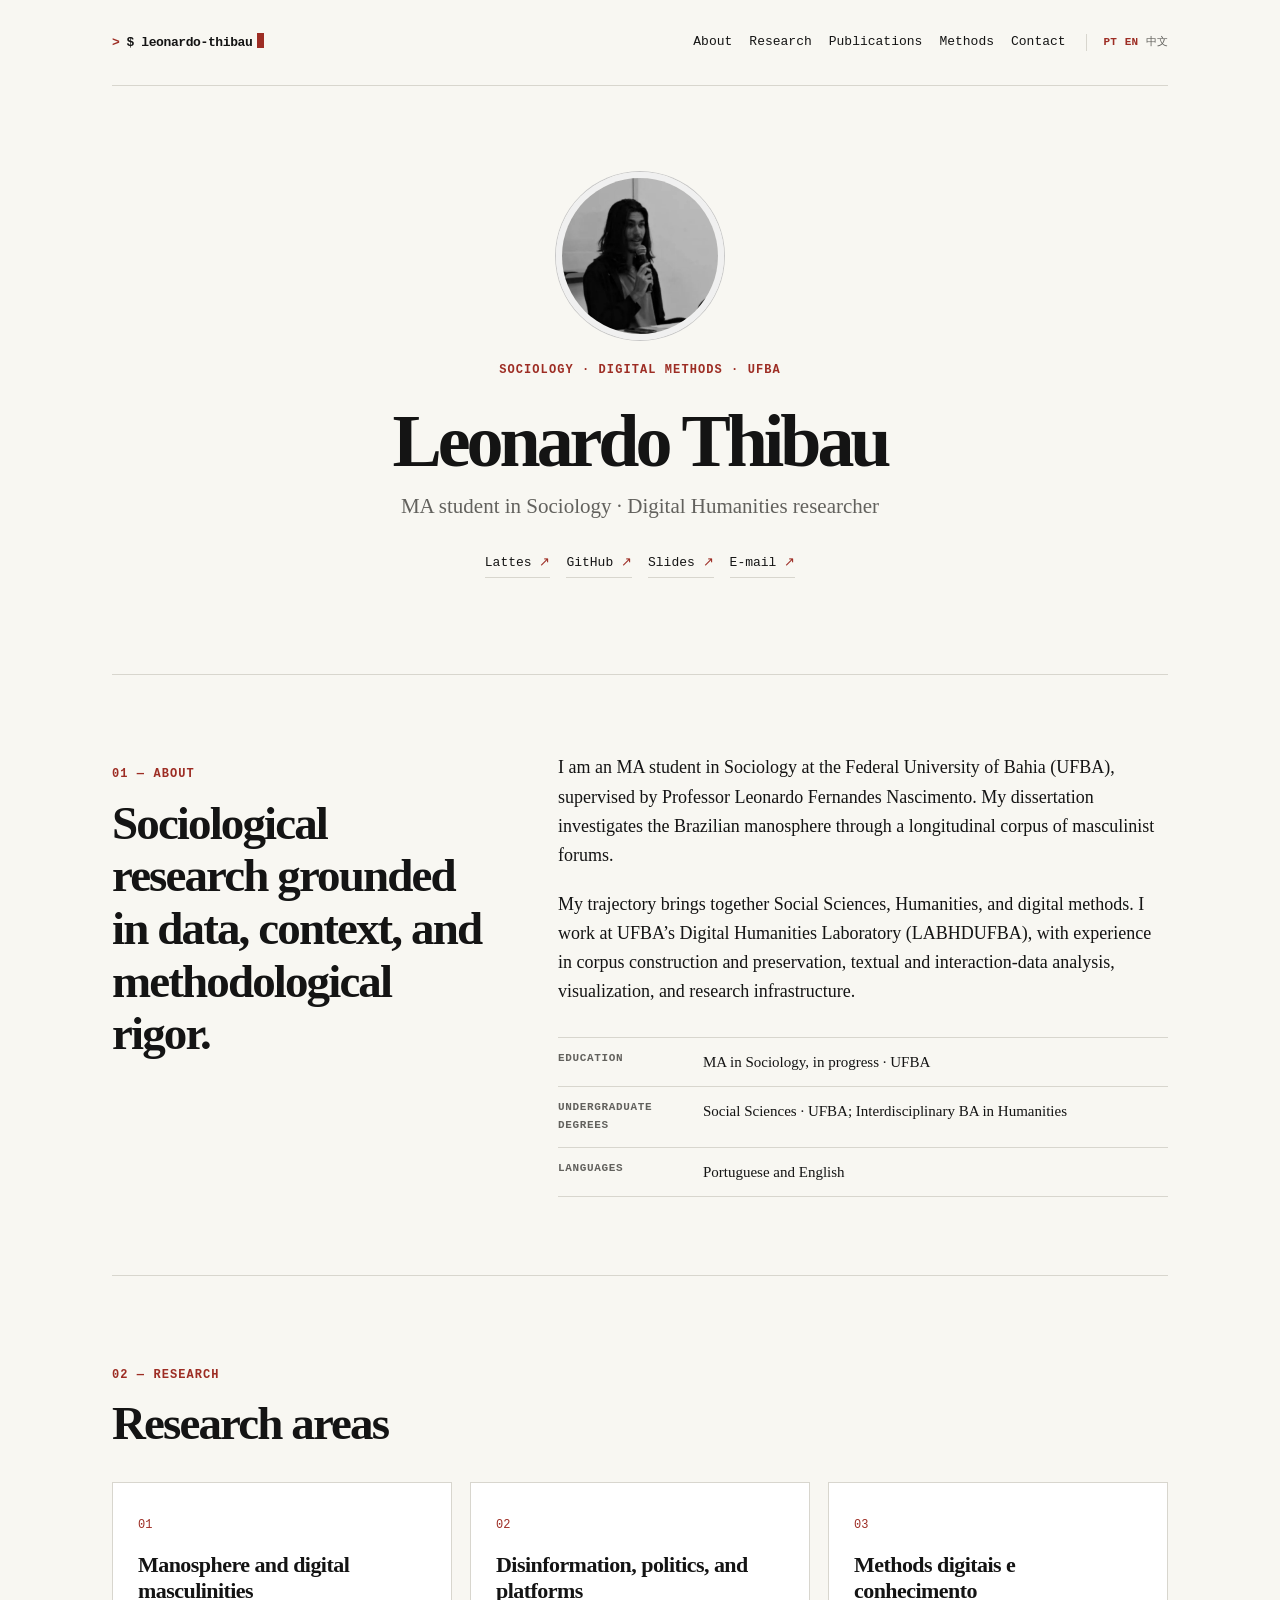
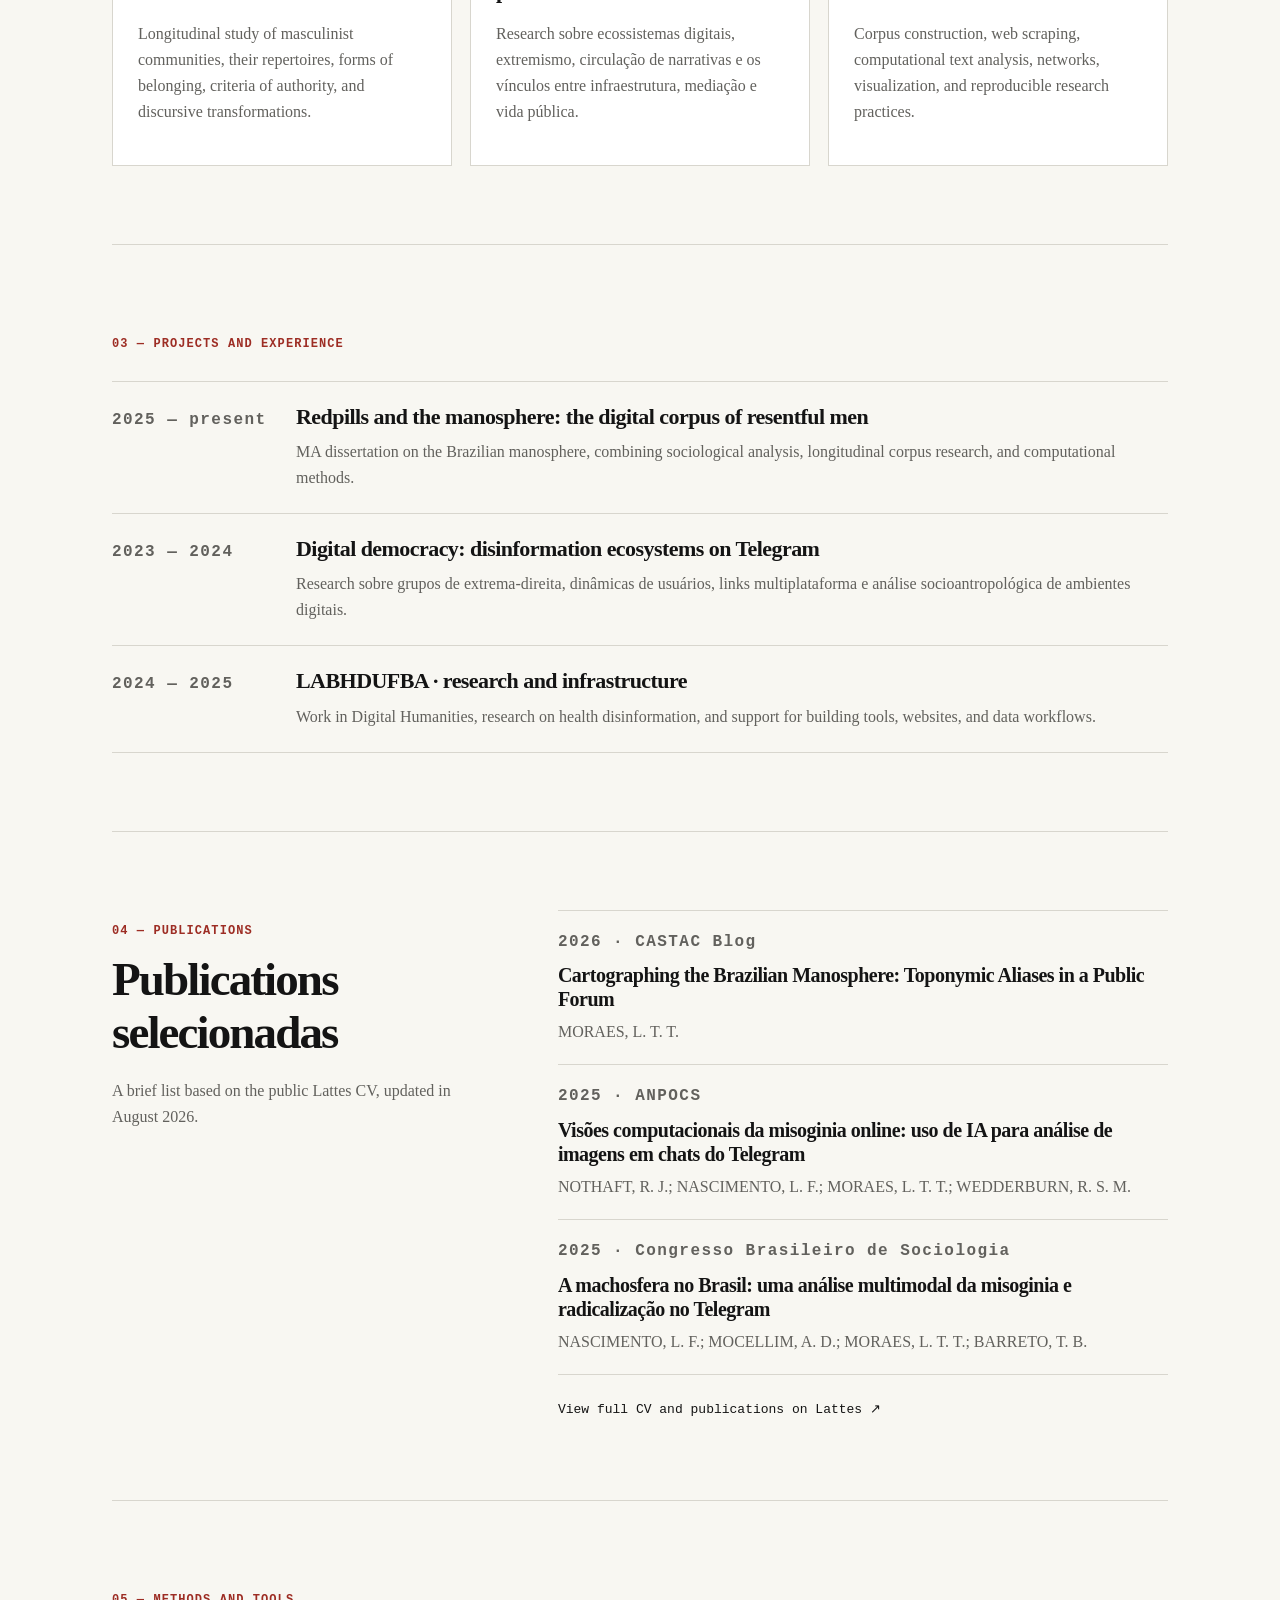
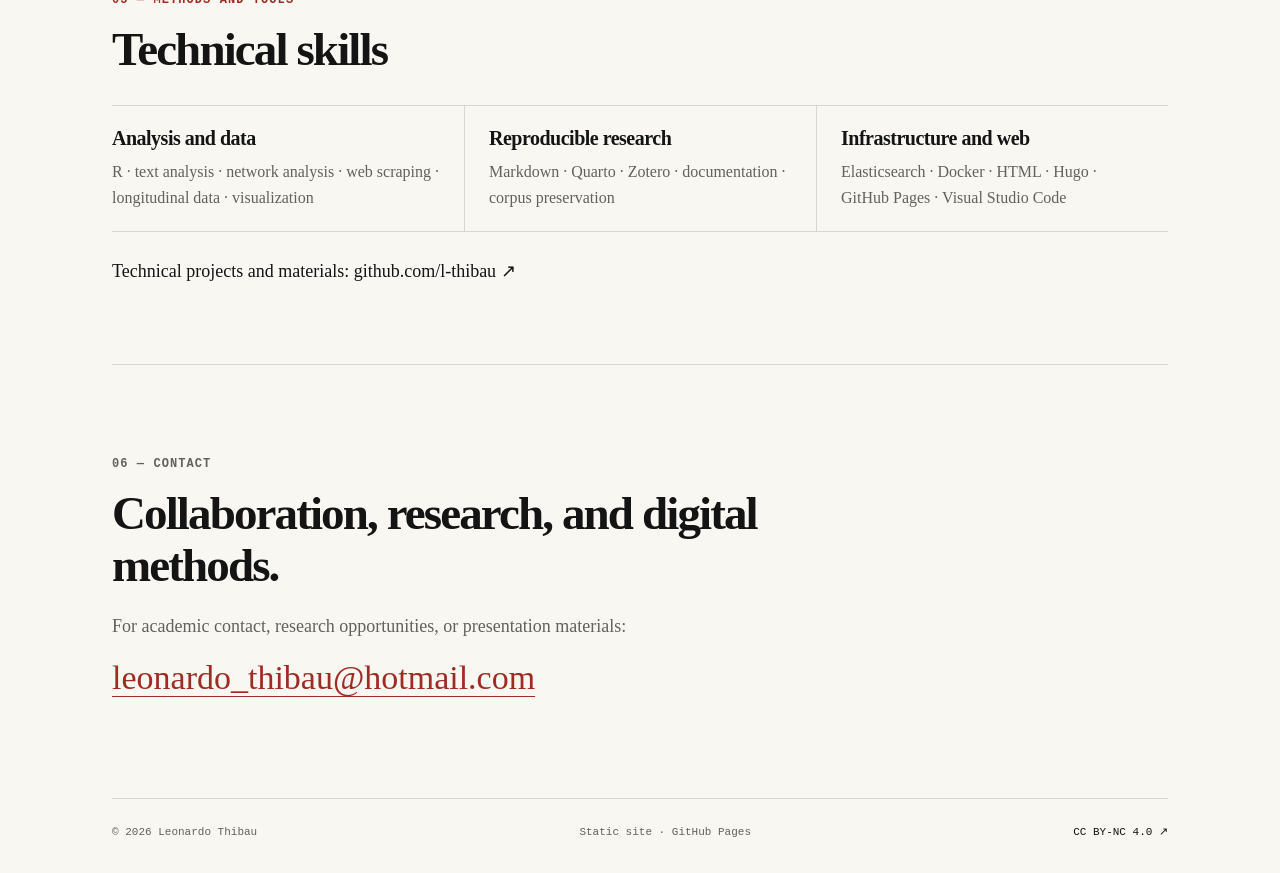
==== en/index.html @ a49b4b8f "Add Portuguese, English, and Chinese site navigation" ====
<!doctype html>
<html lang="en">
<head>
  <meta charset="utf-8">
  <meta name="viewport" content="width=device-width, initial-scale=1">
  <meta name="description" content="Leonardo Thibau — MA student in Sociology at UFBA. Research on digital methods, the manosphere, disinformation, and computational analysis.">
  <meta name="robots" content="index,follow">
  <meta name="theme-color" content="#111111">
  <meta http-equiv="Content-Security-Policy" content="default-src 'self'; base-uri 'self'; object-src 'none'; script-src 'none'; style-src 'self'; img-src 'self' data:; connect-src 'none'; form-action 'none'; frame-src 'none'; upgrade-insecure-requests">
  <title>Leonardo Thibau — Sociologia e Methods Digitais</title>
  <link rel="stylesheet" href="../styles.css">
</head>
<body>
  <div class="shell">
    <header class="site-header">
      <a class="wordmark" href="#inicio" aria-label="Início">
        <span class="prompt">&gt;</span><span>$ leonardo-thibau</span><span class="cursor" aria-hidden="true"></span>
      </a>
      <div class="header-tools">
        <nav aria-label="Main navigation">
          <a href="#sobre">About</a>
          <a href="#pesquisa">Research</a>
          <a href="#producoes">Publications</a>
          <a href="#competencias">Methods</a>
          <a href="#contato">Contact</a>
        </nav>
        <div class="lang-switch" aria-label="Selecionar idioma">
          <a class="active" <a href="../" lang="pt-BR">PT</a>
          <a class="active" href="./" lang="en" aria-current="page">EN</a>
          <a href="../zh/" lang="zh-Hans">中文</a>
        </div>
      </div>
    </header>

    <main id="inicio">
      <section class="hero" aria-labelledby="nome">
        <img class="portrait" src="[data-uri]" alt="Leonardo Thibau apresentando em evento acadêmico">
        <p class="eyebrow">SOCIOLOGY · DIGITAL METHODS · UFBA</p>
        <h1 id="nome">Leonardo Thibau</h1>
        <p class="subtitle">MA student in Sociology · Digital Humanities researcher</p>
        <div class="social" aria-label="Links profissionais">
          <a href="https://lattes.cnpq.br/3404425891739700" target="_blank" rel="noopener">Lattes <span>↗</span></a>
          <a href="https://github.com/l-thibau" target="_blank" rel="noopener">GitHub <span>↗</span></a>
          <a href="https://l-thibau.quarto.pub/" target="_blank" rel="noopener">Slides <span>↗</span></a>
          <a href="mailto:leonardo_thibau@hotmail.com">E-mail <span>↗</span></a>
        </div>
      </section>

      <section id="sobre" class="section split">
        <div><p class="section-label">01 — ABOUT</p><h2>Sociological research grounded in data, context, and methodological rigor.</h2></div>
        <div class="prose">
          <p>I am an MA student in Sociology at the Federal University of Bahia (UFBA), supervised by Professor Leonardo Fernandes Nascimento. My dissertation investigates the Brazilian manosphere through a longitudinal corpus of masculinist forums.</p>
          <p>My trajectory brings together Social Sciences, Humanities, and digital methods. I work at UFBA’s Digital Humanities Laboratory (LABHDUFBA), with experience in corpus construction and preservation, textual and interaction-data analysis, visualization, and research infrastructure.</p>
          <dl class="facts">
            <div><dt>Education</dt><dd>MA in Sociology, in progress · UFBA</dd></div>
            <div><dt>Undergraduate degrees</dt><dd>Social Sciences · UFBA; Interdisciplinary BA in Humanities</dd></div>
            <div><dt>Languages</dt><dd>Portuguese and English</dd></div>
          </dl>
        </div>
      </section>

      <section id="pesquisa" class="section">
        <p class="section-label">02 — RESEARCH</p>
        <h2>Research areas</h2>
        <div class="cards">
          <article><span>01</span><h3>Manosphere and digital masculinities</h3><p>Longitudinal study of masculinist communities, their repertoires, forms of belonging, criteria of authority, and discursive transformations.</p></article>
          <article><span>02</span><h3>Disinformation, politics, and platforms</h3><p>Research sobre ecossistemas digitais, extremismo, circulação de narrativas e os vínculos entre infraestrutura, mediação e vida pública.</p></article>
          <article><span>03</span><h3>Methods digitais e conhecimento</h3><p>Corpus construction, web scraping, computational text analysis, networks, visualization, and reproducible research practices.</p></article>
        </div>
      </section>

      <section class="section projects">
        <p class="section-label">03 — PROJECTS AND EXPERIENCE</p>
        <div class="project-list">
          <article><p class="date">2025 — present</p><div><h3>Redpills and the manosphere: the digital corpus of resentful men</h3><p>MA dissertation on the Brazilian manosphere, combining sociological analysis, longitudinal corpus research, and computational methods.</p></div></article>
          <article><p class="date">2023 — 2024</p><div><h3>Digital democracy: disinformation ecosystems on Telegram</h3><p>Research sobre grupos de extrema-direita, dinâmicas de usuários, links multiplataforma e análise socioantropológica de ambientes digitais.</p></div></article>
          <article><p class="date">2024 — 2025</p><div><h3>LABHDUFBA · research and infrastructure</h3><p>Work in Digital Humanities, research on health disinformation, and support for building tools, websites, and data workflows.</p></div></article>
        </div>
      </section>

      <section id="producoes" class="section split">
        <div><p class="section-label">04 — PUBLICATIONS</p><h2>Publications selecionadas</h2><p class="muted">A brief list based on the public Lattes CV, updated in August 2026.</p></div>
        <div class="publications">
          <article><p class="pub-meta">2026 · CASTAC Blog</p><h3>Cartographing the Brazilian Manosphere: Toponymic Aliases in a Public Forum</h3><p>MORAES, L. T. T.</p></article>
          <article><p class="pub-meta">2025 · ANPOCS</p><h3>Visões computacionais da misoginia online: uso de IA para análise de imagens em chats do Telegram</h3><p>NOTHAFT, R. J.; NASCIMENTO, L. F.; MORAES, L. T. T.; WEDDERBURN, R. S. M.</p></article>
          <article><p class="pub-meta">2025 · Congresso Brasileiro de Sociologia</p><h3>A machosfera no Brasil: uma análise multimodal da misoginia e radicalização no Telegram</h3><p>NASCIMENTO, L. F.; MOCELLIM, A. D.; MORAES, L. T. T.; BARRETO, T. B.</p></article>
          <a class="text-link" href="https://lattes.cnpq.br/3404425891739700" target="_blank" rel="noopener">View full CV and publications on Lattes ↗</a>
        </div>
      </section>

      <section id="competencias" class="section">
        <p class="section-label">05 — METHODS AND TOOLS</p>
        <h2>Technical skills</h2>
        <div class="skills">
          <div><h3>Analysis and data</h3><p>R · text analysis · network analysis · web scraping · longitudinal data · visualization</p></div>
          <div><h3>Reproducible research</h3><p>Markdown · Quarto · Zotero · documentation · corpus preservation</p></div>
          <div><h3>Infrastructure and web</h3><p>Elasticsearch · Docker · HTML · Hugo · GitHub Pages · Visual Studio Code</p></div>
        </div>
        <p class="repository-note">Technical projects and materials: <a href="https://github.com/l-thibau" target="_blank" rel="noopener">github.com/l-thibau ↗</a></p>
      </section>

      <section id="contato" class="section contact">
        <p class="section-label">06 — CONTACT</p>
        <h2>Collaboration, research, and digital methods.</h2>
        <p>For academic contact, research opportunities, or presentation materials:</p>
        <a class="email" href="mailto:leonardo_thibau@hotmail.com">leonardo_thibau@hotmail.com</a>
      </section>
    </main>

    <footer><span>© 2026 Leonardo Thibau</span><span>Static site · GitHub Pages</span><span><a href="https://creativecommons.org/licenses/by-nc/4.0/" target="_blank" rel="noopener">CC BY-NC 4.0 ↗</a></span></footer>
  </div>
</body>
</html>
---- styles.css ----
:root{--ink:#141414;--paper:#f8f7f2;--card:#ffffff;--rule:#d8d6ce;--muted:#62615d;--accent:#9d2d24;--max:1120px}*{box-sizing:border-box}html{scroll-behavior:smooth}body{margin:0;background:var(--paper);color:var(--ink);font-family:Georgia,'Times New Roman',serif;font-size:18px;line-height:1.62}.shell{max-width:var(--max);margin:auto;padding:0 32px}.site-header{min-height:86px;border-bottom:1px solid var(--rule);display:flex;align-items:center;justify-content:space-between;gap:26px;font-family:ui-monospace,SFMono-Regular,Consolas,monospace;font-size:13px}.wordmark{color:var(--ink);text-decoration:none;font-weight:700;letter-spacing:-.03em;white-space:nowrap}.prompt{color:var(--accent);margin-right:7px}.cursor{display:inline-block;width:7px;height:15px;background:var(--accent);vertical-align:-2px;margin-left:5px;animation:blink 1.2s steps(1,end) infinite}@keyframes blink{50%{opacity:0}}nav{display:flex;gap:17px;flex-wrap:wrap;justify-content:flex-end}nav a,footer a,.text-link,.repository-note a{color:var(--ink);text-decoration:none;border-bottom:1px solid transparent}nav a:hover,footer a:hover,.text-link:hover,.repository-note a:hover{border-color:var(--accent);color:var(--accent)}.hero{text-align:center;padding:86px 0 96px;border-bottom:1px solid var(--rule)}.portrait{width:168px;height:168px;border-radius:50%;object-fit:cover;object-position:center 27%;filter:grayscale(100%) contrast(1.06);border:6px solid #eceae3;box-shadow:0 0 0 1px #c7c4ba}.eyebrow,.section-label,.pub-meta,.date{font-family:ui-monospace,SFMono-Regular,Consolas,monospace;font-size:12px;letter-spacing:.09em;color:var(--accent);font-weight:700}.hero h1{font-size:clamp(44px,7vw,74px);line-height:1.05;margin:22px 0 9px;letter-spacing:-.055em}.subtitle{color:var(--muted);margin:0;font-size:21px}.social{margin-top:25px;display:flex;justify-content:center;gap:16px;flex-wrap:wrap;font-family:ui-monospace,SFMono-Regular,Consolas,monospace;font-size:13px}.social a{color:var(--ink);text-decoration:none;padding:4px 0;border-bottom:1px solid var(--rule)}.social a:hover{color:var(--accent);border-color:var(--accent)}.social span{color:var(--accent)}.section{padding:78px 0;border-bottom:1px solid var(--rule)}.split{display:grid;grid-template-columns:minmax(240px,.76fr) minmax(0,1.24fr);gap:72px}.section h2{font-size:clamp(30px,4vw,47px);line-height:1.12;letter-spacing:-.04em;margin:8px 0 20px}.prose p{margin:0 0 20px}.facts{border-top:1px solid var(--rule);margin:30px 0 0}.facts div{display:grid;grid-template-columns:130px 1fr;gap:15px;padding:12px 0;border-bottom:1px solid var(--rule);font-size:15px}.facts dt{font-family:ui-monospace,SFMono-Regular,Consolas,monospace;font-size:11px;text-transform:uppercase;letter-spacing:.06em;color:var(--muted);font-weight:700}.facts dd{margin:0}.cards{display:grid;grid-template-columns:repeat(3,1fr);gap:18px;margin-top:32px}.cards article{background:var(--card);border:1px solid var(--rule);padding:25px;min-height:252px}.cards span{font-family:ui-monospace,SFMono-Regular,Consolas,monospace;font-size:12px;color:var(--accent)}h3{font-size:22px;line-height:1.2;letter-spacing:-.025em;margin:15px 0 12px}.cards p,.project-list p,.publications p,.skills p,.muted{font-size:16px;color:var(--muted)}.project-list{margin-top:26px;border-top:1px solid var(--rule)}.project-list article{display:grid;grid-template-columns:160px 1fr;gap:24px;padding:22px 0;border-bottom:1px solid var(--rule)}.project-list .date{margin:4px 0}.project-list h3{margin:0 0 9px}.project-list p{margin:0}.publications{border-top:1px solid var(--rule)}.publications article{padding:19px 0;border-bottom:1px solid var(--rule)}.pub-meta{margin:0}.publications h3{margin:8px 0;font-size:20px}.publications p{margin:0}.text-link{display:inline-block;margin-top:24px;font-family:ui-monospace,SFMono-Regular,Consolas,monospace;font-size:13px}.skills{display:grid;grid-template-columns:repeat(3,1fr);border-top:1px solid var(--rule);margin-top:30px}.skills div{padding:20px 24px 20px 0;border-bottom:1px solid var(--rule)}.skills div+div{padding-left:24px;border-left:1px solid var(--rule)}.skills h3{font-size:20px;margin:0 0 9px}.skills p{margin:0}.repository-note{margin:25px 0 0}.contact{padding-bottom:100px}.contact h2{max-width:650px}.contact p{color:var(--muted)}.email{font-size:clamp(21px,3vw,34px);color:var(--accent);text-decoration:none;border-bottom:1px solid var(--accent);line-height:1.1}footer{font-family:ui-monospace,SFMono-Regular,Consolas,monospace;font-size:11px;color:var(--muted);display:flex;justify-content:space-between;gap:15px;padding:25px 0 30px;flex-wrap:wrap}@media(max-width:760px){.shell{padding:0 20px}.site-header{padding:17px 0;align-items:flex-start;flex-direction:column}.hero{padding:65px 0}.split{grid-template-columns:1fr;gap:20px}.cards,.skills{grid-template-columns:1fr}.skills div+div{padding-left:0;border-left:0}.project-list article{grid-template-columns:1fr;gap:0}.facts div{grid-template-columns:1fr;gap:3px}.section{padding:58px 0}nav{gap:12px}.portrait{width:142px;height:142px}}

.header-tools{display:flex;align-items:center;justify-content:flex-end;gap:20px}.lang-switch{display:flex;gap:8px;padding-left:17px;border-left:1px solid var(--rule);font-family:ui-monospace,SFMono-Regular,Consolas,monospace;font-size:11px}.lang-switch a{color:var(--muted);text-decoration:none}.lang-switch a:hover,.lang-switch a.active{color:var(--accent);font-weight:700}@media(max-width:760px){.header-tools{width:100%;align-items:flex-start;justify-content:space-between;gap:12px}.lang-switch{padding-left:12px;flex-shrink:0}nav{justify-content:flex-start}}
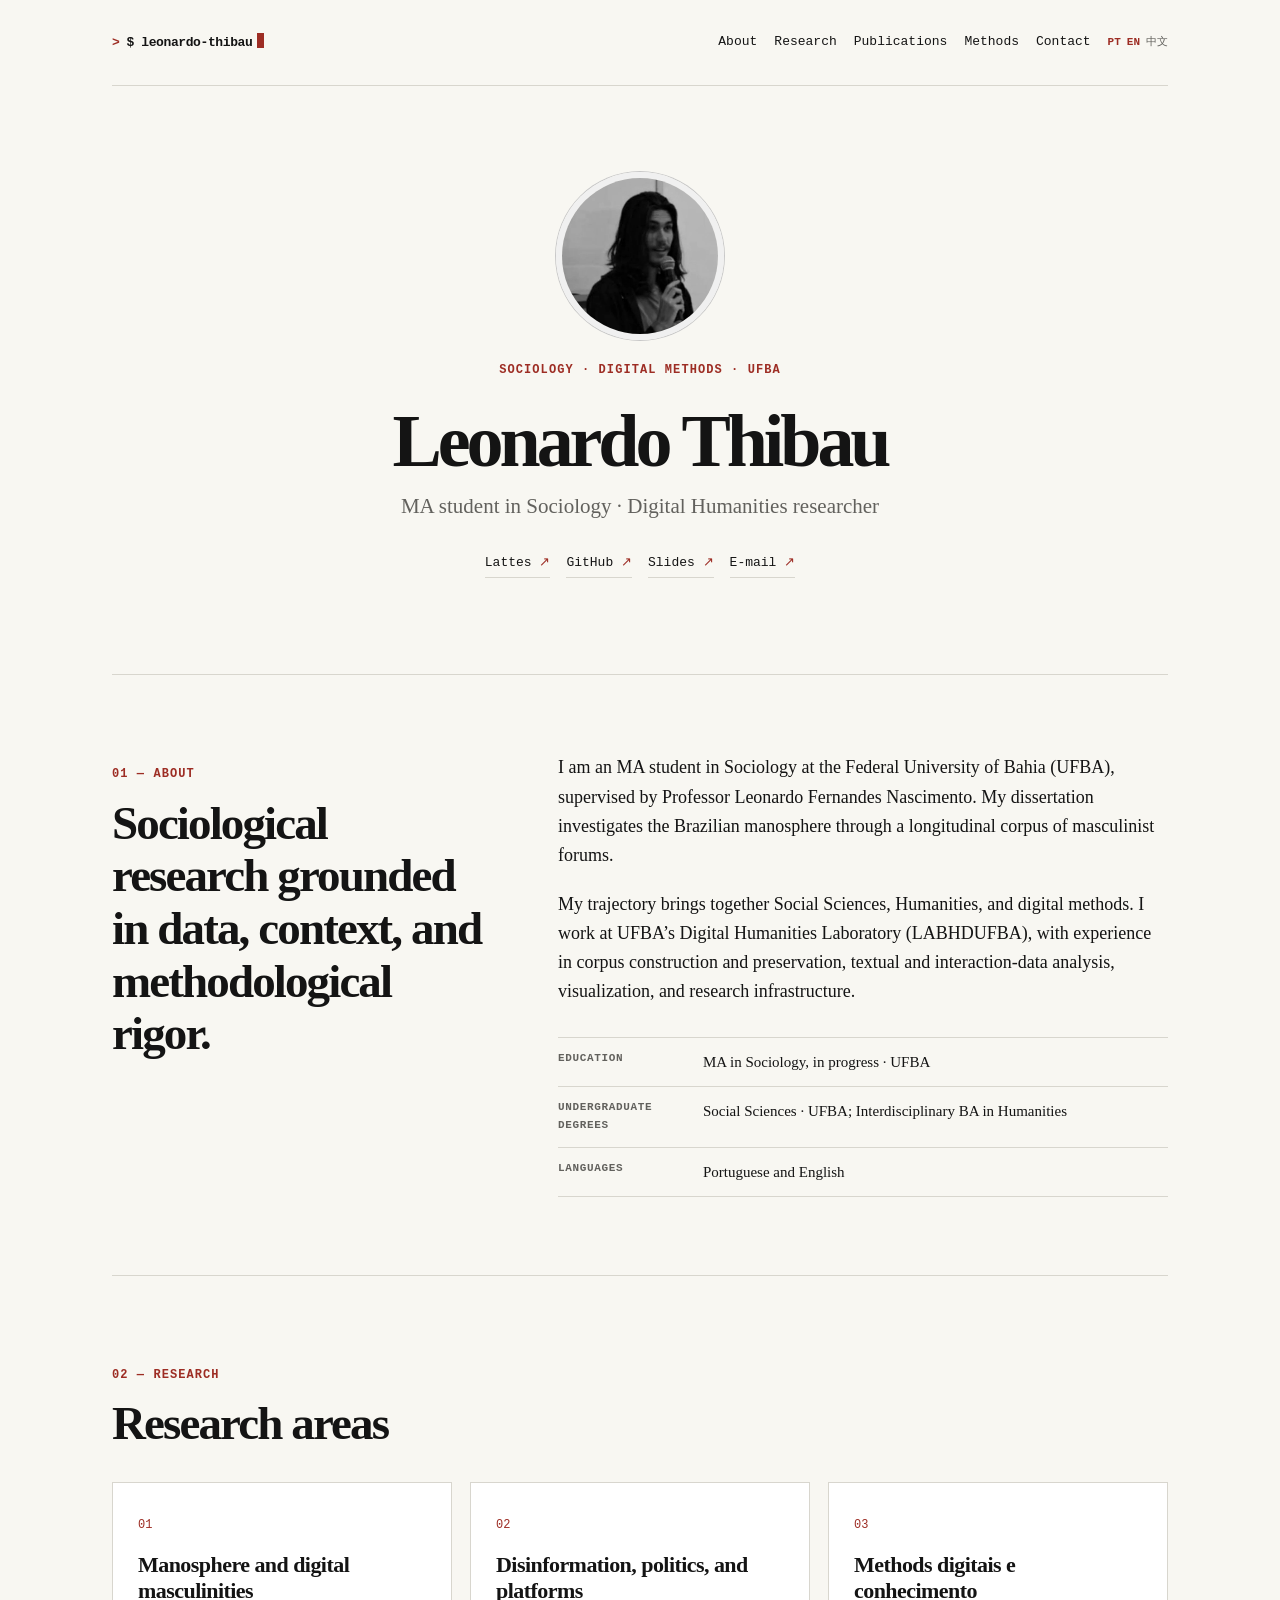
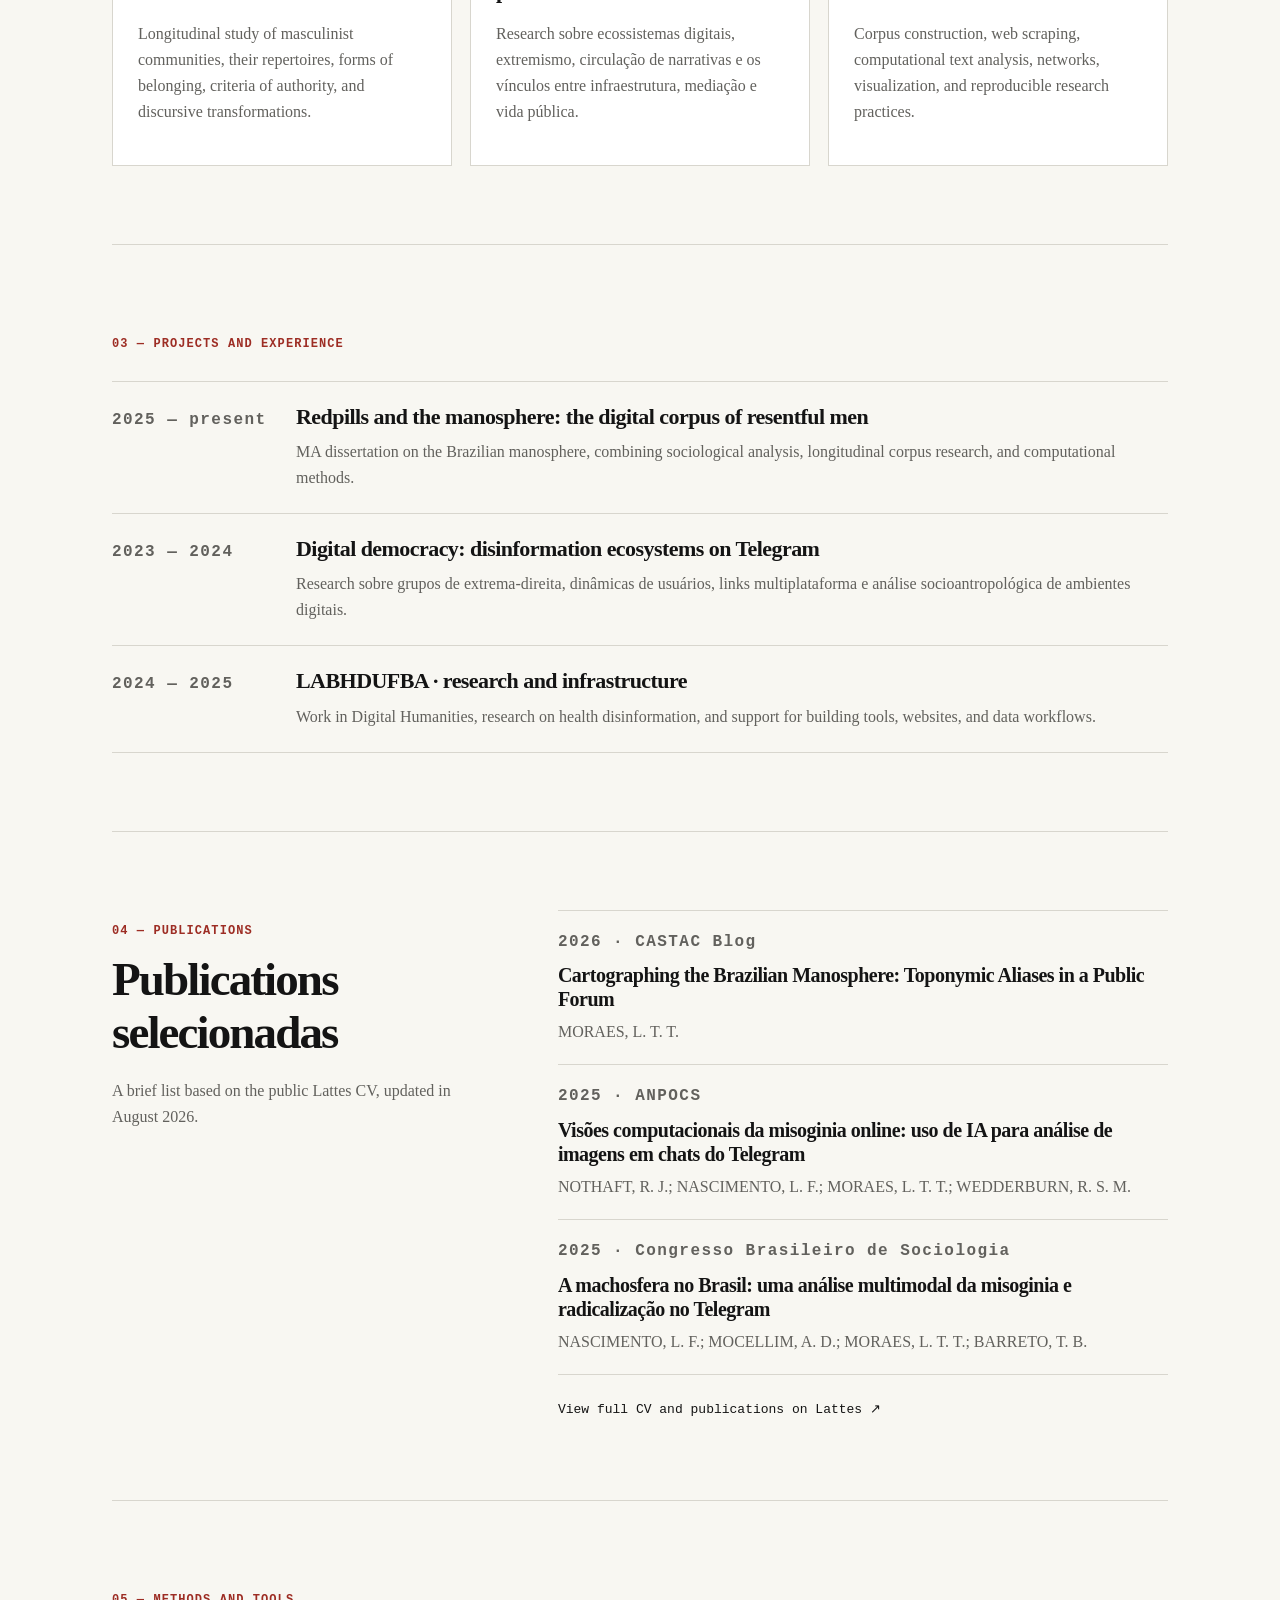
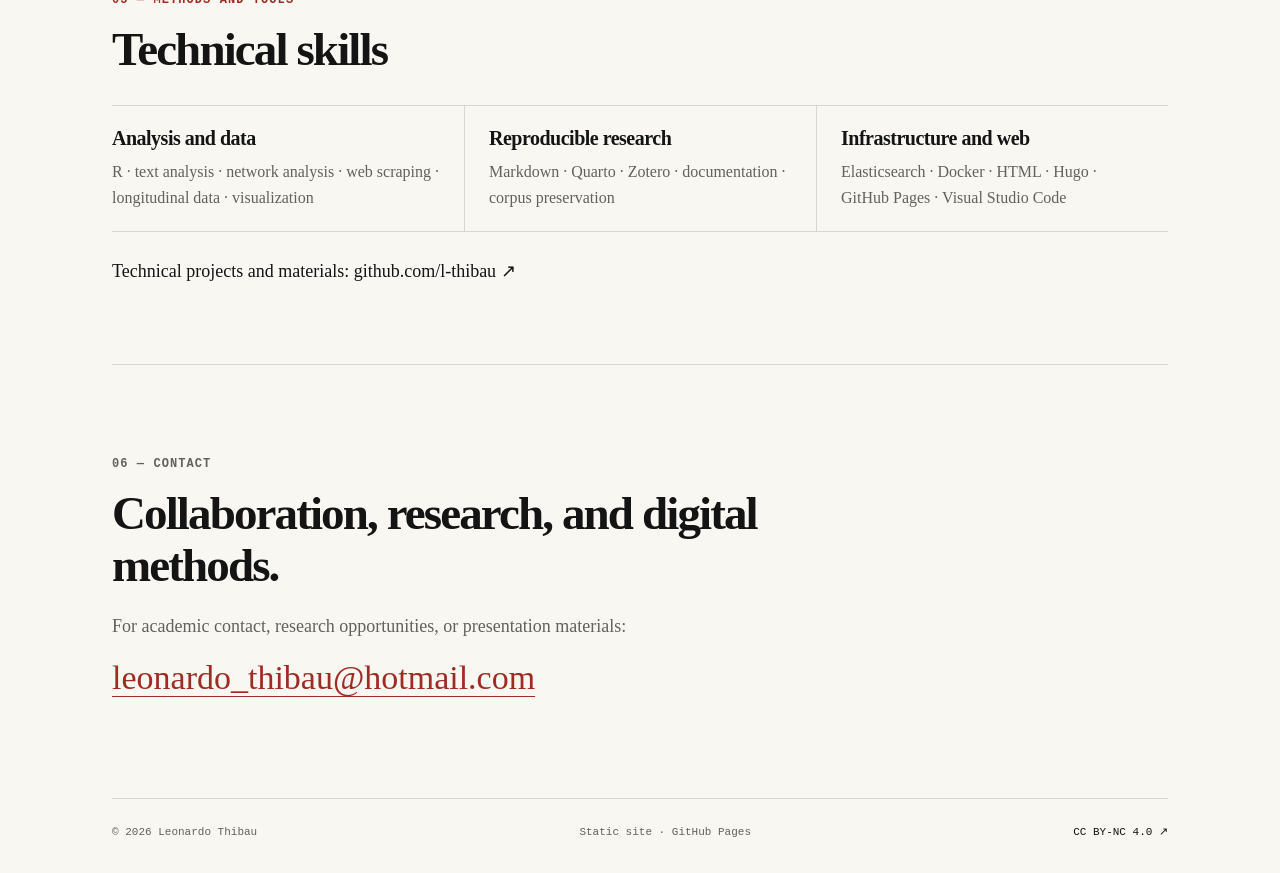
==== commit 5eebe4a4: "Make English the default language and update academic portrait" ====
--- a/en/index.html
+++ b/en/index.html
@@ -25,7 +25,7 @@
           <a href="#contato">Contact</a>
         </nav>
         <div class="lang-switch" aria-label="Selecionar idioma">
-          <a class="active" <a href="../" lang="pt-BR">PT</a>
+          <a class="active" <a href="../pt/" lang="pt-BR">PT</a>
           <a class="active" href="./" lang="en" aria-current="page">EN</a>
           <a href="../zh/" lang="zh-Hans">中文</a>
         </div>
@@ -34,7 +34,7 @@
 
     <main id="inicio">
       <section class="hero" aria-labelledby="nome">
-        <img class="portrait" src="[data-uri]" alt="Leonardo Thibau apresentando em evento acadêmico">
+        <img class="portrait" src="[data-uri]" alt="Leonardo Thibau apresentando em evento acadêmico">
         <p class="eyebrow">SOCIOLOGY · DIGITAL METHODS · UFBA</p>
         <h1 id="nome">Leonardo Thibau</h1>
         <p class="subtitle">MA student in Sociology · Digital Humanities researcher</p>
--- a/styles.css
+++ b/styles.css
@@ -1,3 +1,3 @@
-:root{--ink:#141414;--paper:#f8f7f2;--card:#ffffff;--rule:#d8d6ce;--muted:#62615d;--accent:#9d2d24;--max:1120px}*{box-sizing:border-box}html{scroll-behavior:smooth}body{margin:0;background:var(--paper);color:var(--ink);font-family:Georgia,'Times New Roman',serif;font-size:18px;line-height:1.62}.shell{max-width:var(--max);margin:auto;padding:0 32px}.site-header{min-height:86px;border-bottom:1px solid var(--rule);display:flex;align-items:center;justify-content:space-between;gap:26px;font-family:ui-monospace,SFMono-Regular,Consolas,monospace;font-size:13px}.wordmark{color:var(--ink);text-decoration:none;font-weight:700;letter-spacing:-.03em;white-space:nowrap}.prompt{color:var(--accent);margin-right:7px}.cursor{display:inline-block;width:7px;height:15px;background:var(--accent);vertical-align:-2px;margin-left:5px;animation:blink 1.2s steps(1,end) infinite}@keyframes blink{50%{opacity:0}}nav{display:flex;gap:17px;flex-wrap:wrap;justify-content:flex-end}nav a,footer a,.text-link,.repository-note a{color:var(--ink);text-decoration:none;border-bottom:1px solid transparent}nav a:hover,footer a:hover,.text-link:hover,.repository-note a:hover{border-color:var(--accent);color:var(--accent)}.hero{text-align:center;padding:86px 0 96px;border-bottom:1px solid var(--rule)}.portrait{width:168px;height:168px;border-radius:50%;object-fit:cover;object-position:center 27%;filter:grayscale(100%) contrast(1.06);border:6px solid #eceae3;box-shadow:0 0 0 1px #c7c4ba}.eyebrow,.section-label,.pub-meta,.date{font-family:ui-monospace,SFMono-Regular,Consolas,monospace;font-size:12px;letter-spacing:.09em;color:var(--accent);font-weight:700}.hero h1{font-size:clamp(44px,7vw,74px);line-height:1.05;margin:22px 0 9px;letter-spacing:-.055em}.subtitle{color:var(--muted);margin:0;font-size:21px}.social{margin-top:25px;display:flex;justify-content:center;gap:16px;flex-wrap:wrap;font-family:ui-monospace,SFMono-Regular,Consolas,monospace;font-size:13px}.social a{color:var(--ink);text-decoration:none;padding:4px 0;border-bottom:1px solid var(--rule)}.social a:hover{color:var(--accent);border-color:var(--accent)}.social span{color:var(--accent)}.section{padding:78px 0;border-bottom:1px solid var(--rule)}.split{display:grid;grid-template-columns:minmax(240px,.76fr) minmax(0,1.24fr);gap:72px}.section h2{font-size:clamp(30px,4vw,47px);line-height:1.12;letter-spacing:-.04em;margin:8px 0 20px}.prose p{margin:0 0 20px}.facts{border-top:1px solid var(--rule);margin:30px 0 0}.facts div{display:grid;grid-template-columns:130px 1fr;gap:15px;padding:12px 0;border-bottom:1px solid var(--rule);font-size:15px}.facts dt{font-family:ui-monospace,SFMono-Regular,Consolas,monospace;font-size:11px;text-transform:uppercase;letter-spacing:.06em;color:var(--muted);font-weight:700}.facts dd{margin:0}.cards{display:grid;grid-template-columns:repeat(3,1fr);gap:18px;margin-top:32px}.cards article{background:var(--card);border:1px solid var(--rule);padding:25px;min-height:252px}.cards span{font-family:ui-monospace,SFMono-Regular,Consolas,monospace;font-size:12px;color:var(--accent)}h3{font-size:22px;line-height:1.2;letter-spacing:-.025em;margin:15px 0 12px}.cards p,.project-list p,.publications p,.skills p,.muted{font-size:16px;color:var(--muted)}.project-list{margin-top:26px;border-top:1px solid var(--rule)}.project-list article{display:grid;grid-template-columns:160px 1fr;gap:24px;padding:22px 0;border-bottom:1px solid var(--rule)}.project-list .date{margin:4px 0}.project-list h3{margin:0 0 9px}.project-list p{margin:0}.publications{border-top:1px solid var(--rule)}.publications article{padding:19px 0;border-bottom:1px solid var(--rule)}.pub-meta{margin:0}.publications h3{margin:8px 0;font-size:20px}.publications p{margin:0}.text-link{display:inline-block;margin-top:24px;font-family:ui-monospace,SFMono-Regular,Consolas,monospace;font-size:13px}.skills{display:grid;grid-template-columns:repeat(3,1fr);border-top:1px solid var(--rule);margin-top:30px}.skills div{padding:20px 24px 20px 0;border-bottom:1px solid var(--rule)}.skills div+div{padding-left:24px;border-left:1px solid var(--rule)}.skills h3{font-size:20px;margin:0 0 9px}.skills p{margin:0}.repository-note{margin:25px 0 0}.contact{padding-bottom:100px}.contact h2{max-width:650px}.contact p{color:var(--muted)}.email{font-size:clamp(21px,3vw,34px);color:var(--accent);text-decoration:none;border-bottom:1px solid var(--accent);line-height:1.1}footer{font-family:ui-monospace,SFMono-Regular,Consolas,monospace;font-size:11px;color:var(--muted);display:flex;justify-content:space-between;gap:15px;padding:25px 0 30px;flex-wrap:wrap}@media(max-width:760px){.shell{padding:0 20px}.site-header{padding:17px 0;align-items:flex-start;flex-direction:column}.hero{padding:65px 0}.split{grid-template-columns:1fr;gap:20px}.cards,.skills{grid-template-columns:1fr}.skills div+div{padding-left:0;border-left:0}.project-list article{grid-template-columns:1fr;gap:0}.facts div{grid-template-columns:1fr;gap:3px}.section{padding:58px 0}nav{gap:12px}.portrait{width:142px;height:142px}}
+:root{--ink:#141414;--paper:#f8f7f2;--card:#ffffff;--rule:#d8d6ce;--muted:#62615d;--accent:#9d2d24;--max:1120px}*{box-sizing:border-box}html{scroll-behavior:smooth}body{margin:0;background:var(--paper);color:var(--ink);font-family:Georgia,'Times New Roman',serif;font-size:18px;line-height:1.62}.shell{max-width:var(--max);margin:auto;padding:0 32px}.site-header{min-height:86px;border-bottom:1px solid var(--rule);display:flex;align-items:center;justify-content:space-between;gap:26px;font-family:ui-monospace,SFMono-Regular,Consolas,monospace;font-size:13px}.wordmark{color:var(--ink);text-decoration:none;font-weight:700;letter-spacing:-.03em;white-space:nowrap}.prompt{color:var(--accent);margin-right:7px}.cursor{display:inline-block;width:7px;height:15px;background:var(--accent);vertical-align:-2px;margin-left:5px;animation:blink 1.2s steps(1,end) infinite}@keyframes blink{50%{opacity:0}}nav{display:flex;gap:17px;flex-wrap:wrap;justify-content:flex-end}nav a,footer a,.text-link,.repository-note a{color:var(--ink);text-decoration:none;border-bottom:1px solid transparent}nav a:hover,footer a:hover,.text-link:hover,.repository-note a:hover{border-color:var(--accent);color:var(--accent)}.hero{text-align:center;padding:86px 0 96px;border-bottom:1px solid var(--rule)}.portrait{width:168px;height:168px;border-radius:50%;object-fit:cover;object-position:center top;filter:grayscale(100%) contrast(1.06);border:6px solid #eceae3;box-shadow:0 0 0 1px #c7c4ba}.eyebrow,.section-label,.pub-meta,.date{font-family:ui-monospace,SFMono-Regular,Consolas,monospace;font-size:12px;letter-spacing:.09em;color:var(--accent);font-weight:700}.hero h1{font-size:clamp(44px,7vw,74px);line-height:1.05;margin:22px 0 9px;letter-spacing:-.055em}.subtitle{color:var(--muted);margin:0;font-size:21px}.social{margin-top:25px;display:flex;justify-content:center;gap:16px;flex-wrap:wrap;font-family:ui-monospace,SFMono-Regular,Consolas,monospace;font-size:13px}.social a{color:var(--ink);text-decoration:none;padding:4px 0;border-bottom:1px solid var(--rule)}.social a:hover{color:var(--accent);border-color:var(--accent)}.social span{color:var(--accent)}.section{padding:78px 0;border-bottom:1px solid var(--rule)}.split{display:grid;grid-template-columns:minmax(240px,.76fr) minmax(0,1.24fr);gap:72px}.section h2{font-size:clamp(30px,4vw,47px);line-height:1.12;letter-spacing:-.04em;margin:8px 0 20px}.prose p{margin:0 0 20px}.facts{border-top:1px solid var(--rule);margin:30px 0 0}.facts div{display:grid;grid-template-columns:130px 1fr;gap:15px;padding:12px 0;border-bottom:1px solid var(--rule);font-size:15px}.facts dt{font-family:ui-monospace,SFMono-Regular,Consolas,monospace;font-size:11px;text-transform:uppercase;letter-spacing:.06em;color:var(--muted);font-weight:700}.facts dd{margin:0}.cards{display:grid;grid-template-columns:repeat(3,1fr);gap:18px;margin-top:32px}.cards article{background:var(--card);border:1px solid var(--rule);padding:25px;min-height:252px}.cards span{font-family:ui-monospace,SFMono-Regular,Consolas,monospace;font-size:12px;color:var(--accent)}h3{font-size:22px;line-height:1.2;letter-spacing:-.025em;margin:15px 0 12px}.cards p,.project-list p,.publications p,.skills p,.muted{font-size:16px;color:var(--muted)}.project-list{margin-top:26px;border-top:1px solid var(--rule)}.project-list article{display:grid;grid-template-columns:160px 1fr;gap:24px;padding:22px 0;border-bottom:1px solid var(--rule)}.project-list .date{margin:4px 0}.project-list h3{margin:0 0 9px}.project-list p{margin:0}.publications{border-top:1px solid var(--rule)}.publications article{padding:19px 0;border-bottom:1px solid var(--rule)}.pub-meta{margin:0}.publications h3{margin:8px 0;font-size:20px}.publications p{margin:0}.text-link{display:inline-block;margin-top:24px;font-family:ui-monospace,SFMono-Regular,Consolas,monospace;font-size:13px}.skills{display:grid;grid-template-columns:repeat(3,1fr);border-top:1px solid var(--rule);margin-top:30px}.skills div{padding:20px 24px 20px 0;border-bottom:1px solid var(--rule)}.skills div+div{padding-left:24px;border-left:1px solid var(--rule)}.skills h3{font-size:20px;margin:0 0 9px}.skills p{margin:0}.repository-note{margin:25px 0 0}.contact{padding-bottom:100px}.contact h2{max-width:650px}.contact p{color:var(--muted)}.email{font-size:clamp(21px,3vw,34px);color:var(--accent);text-decoration:none;border-bottom:1px solid var(--accent);line-height:1.1}footer{font-family:ui-monospace,SFMono-Regular,Consolas,monospace;font-size:11px;color:var(--muted);display:flex;justify-content:space-between;gap:15px;padding:25px 0 30px;flex-wrap:wrap}@media(max-width:760px){.shell{padding:0 20px}.site-header{padding:17px 0;align-items:flex-start;flex-direction:column}.hero{padding:65px 0}.split{grid-template-columns:1fr;gap:20px}.cards,.skills{grid-template-columns:1fr}.skills div+div{padding-left:0;border-left:0}.project-list article{grid-template-columns:1fr;gap:0}.facts div{grid-template-columns:1fr;gap:3px}.section{padding:58px 0}nav{gap:12px}.portrait{width:142px;height:142px}}
 
-.header-tools{display:flex;align-items:center;justify-content:flex-end;gap:20px}.lang-switch{display:flex;gap:8px;padding-left:17px;border-left:1px solid var(--rule);font-family:ui-monospace,SFMono-Regular,Consolas,monospace;font-size:11px}.lang-switch a{color:var(--muted);text-decoration:none}.lang-switch a:hover,.lang-switch a.active{color:var(--accent);font-weight:700}@media(max-width:760px){.header-tools{width:100%;align-items:flex-start;justify-content:space-between;gap:12px}.lang-switch{padding-left:12px;flex-shrink:0}nav{justify-content:flex-start}}
+.header-tools{display:flex;align-items:center;justify-content:flex-end;gap:17px}.lang-switch{display:flex;gap:6px;font-family:ui-monospace,SFMono-Regular,Consolas,monospace;font-size:11px;white-space:nowrap}.lang-switch a{color:var(--muted);text-decoration:none}.lang-switch a:hover,.lang-switch a.active{color:var(--accent);font-weight:700}@media(max-width:760px){.header-tools{width:100%;align-items:flex-start;justify-content:space-between;gap:12px}.lang-switch{padding-left:0;flex-shrink:0}nav{justify-content:flex-start}}
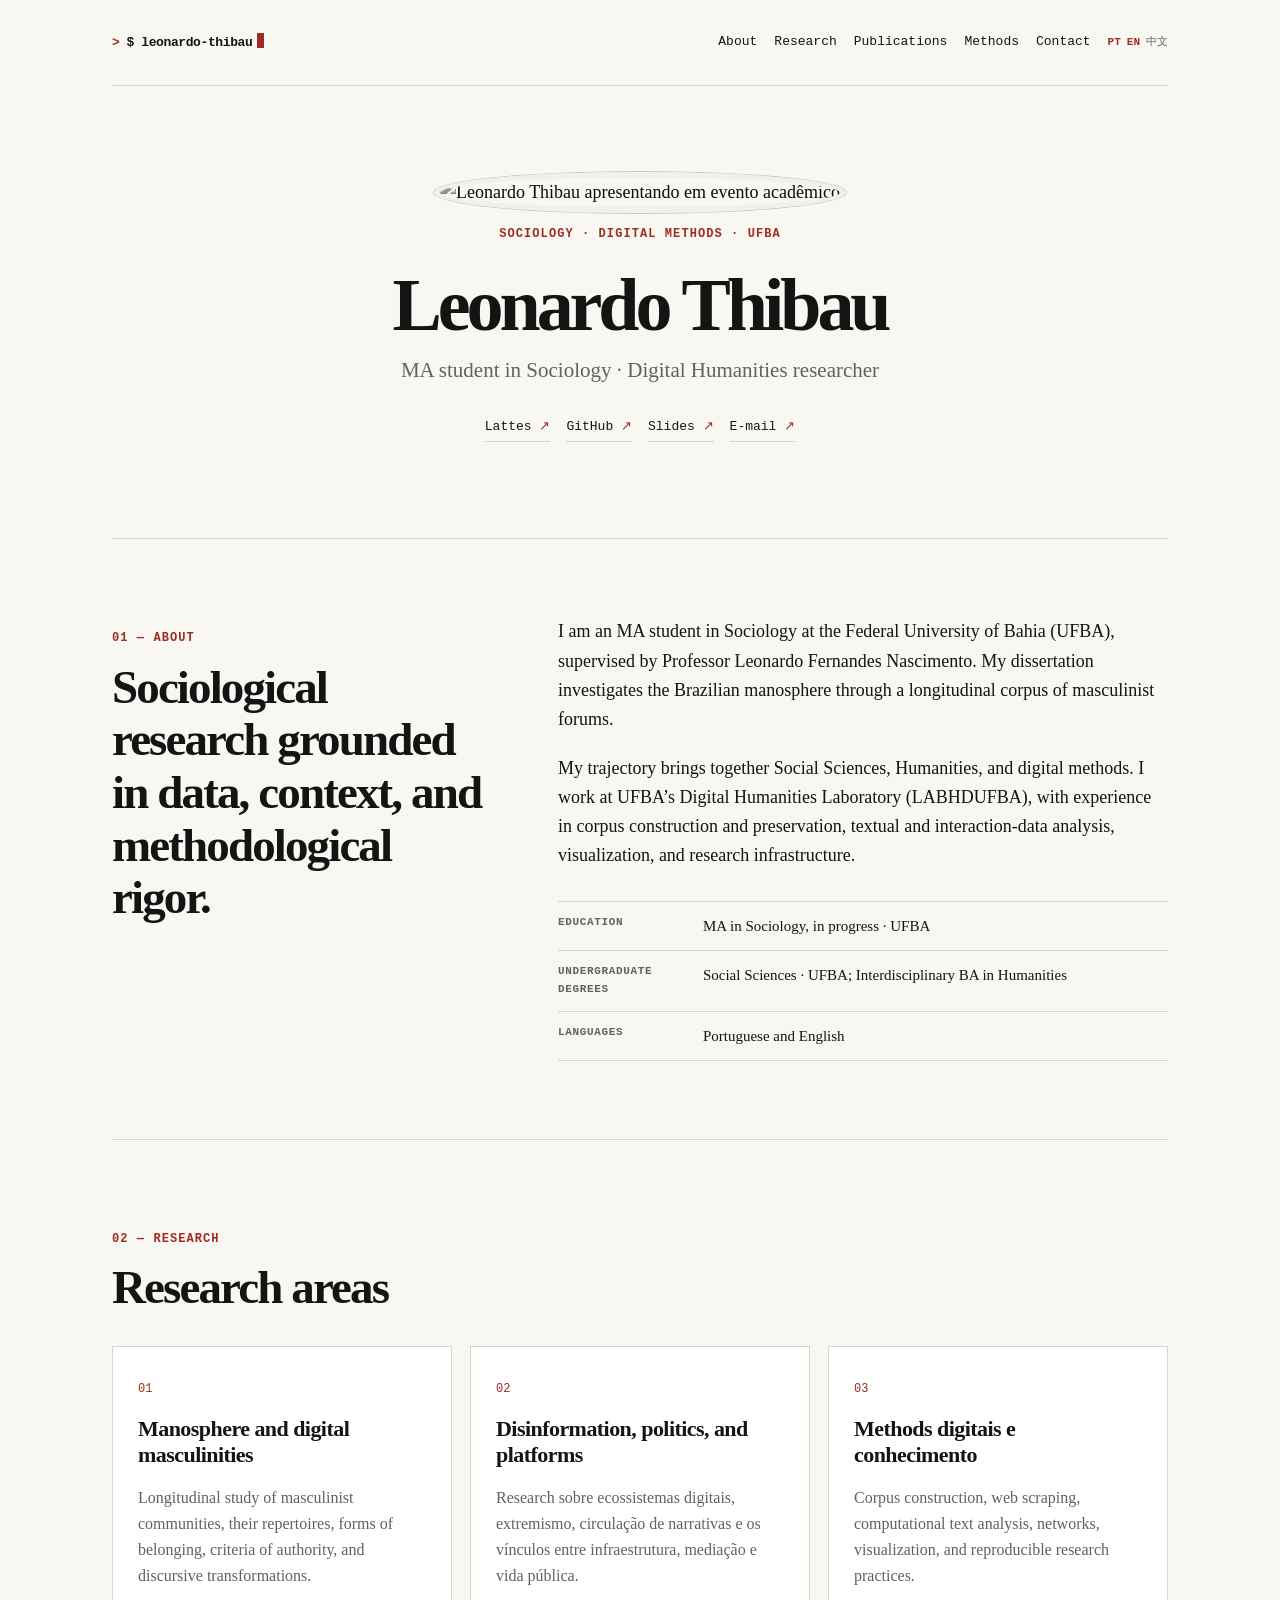
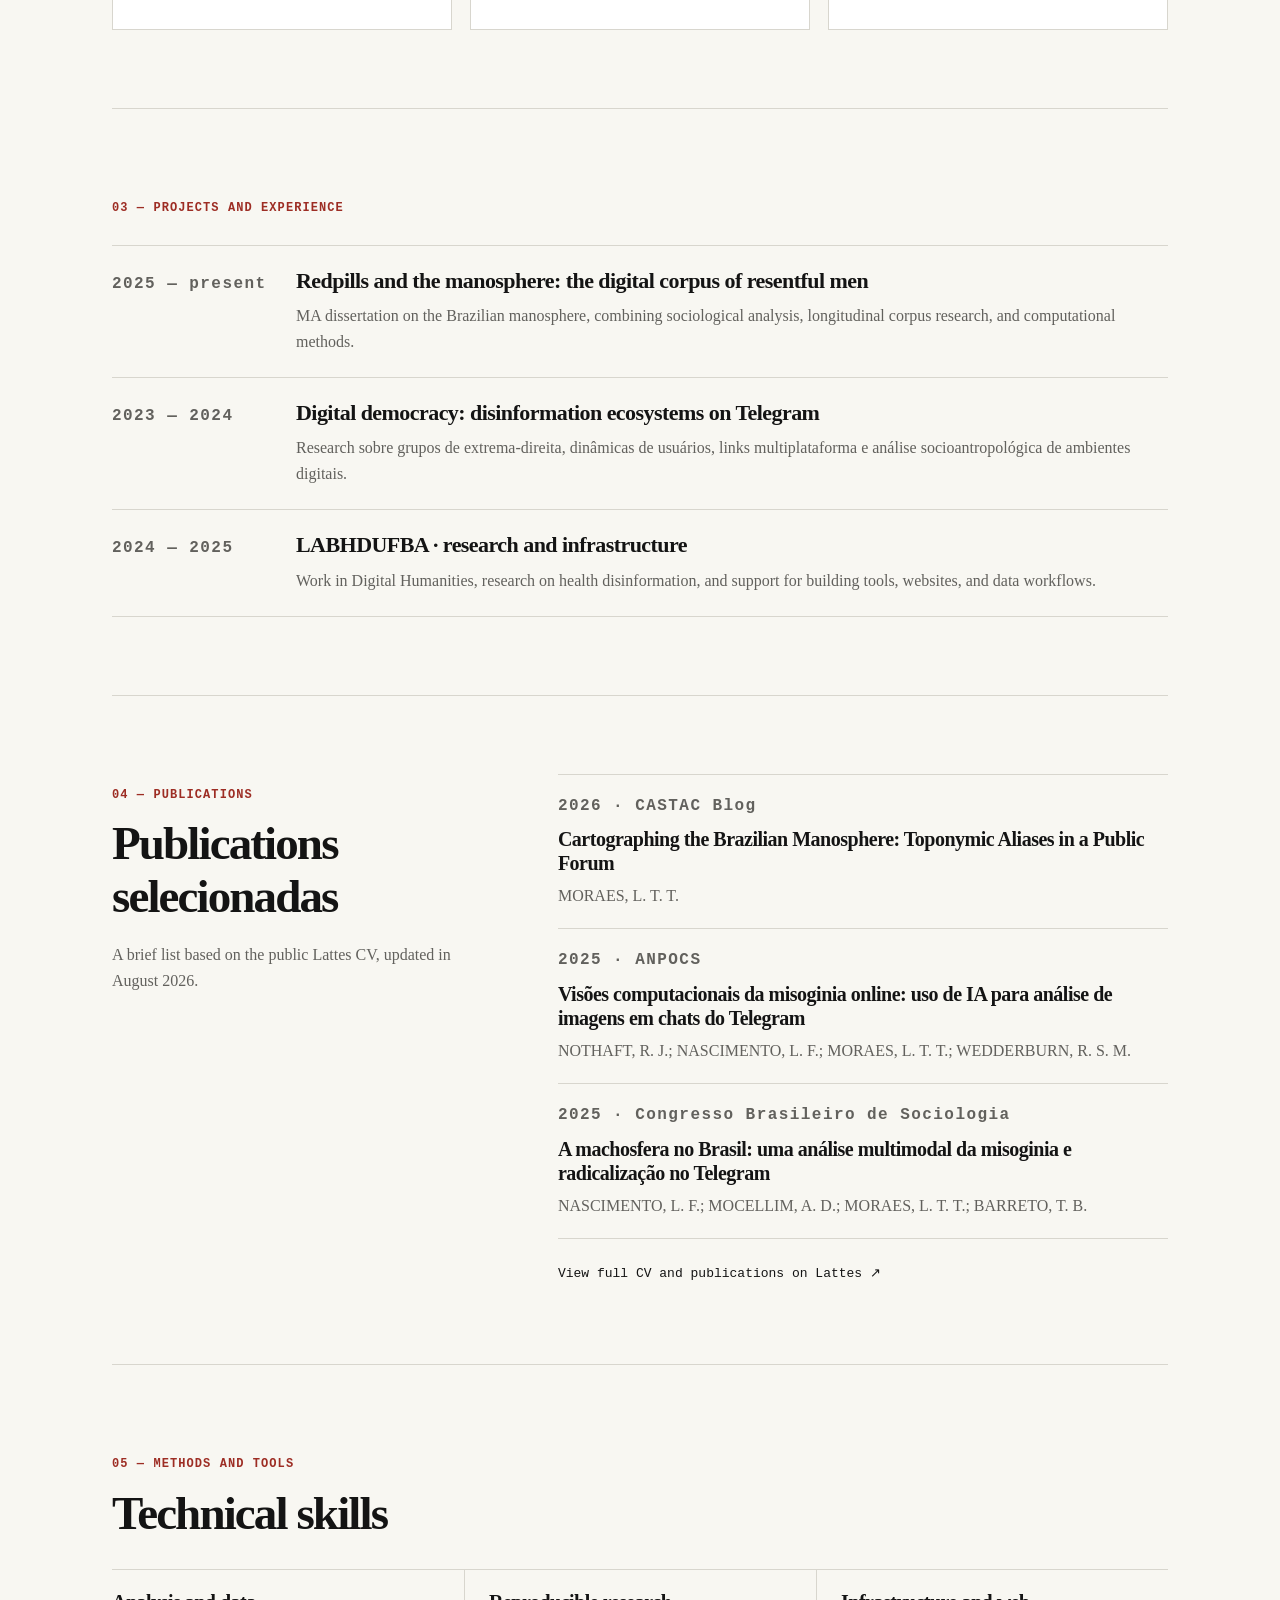
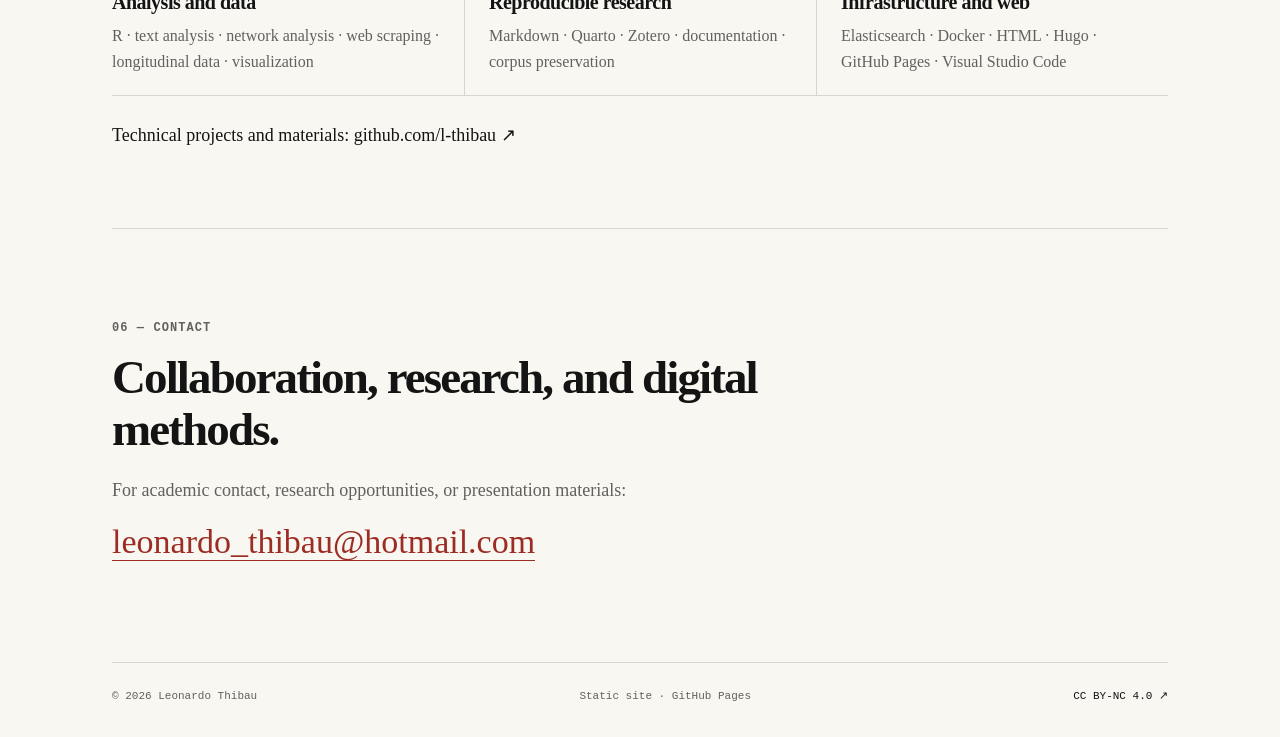
==== commit 3d2d997c: "Make profile photo easy to replace locally" ====
--- a/en/index.html
+++ b/en/index.html
@@ -34,7 +34,7 @@
 
     <main id="inicio">
       <section class="hero" aria-labelledby="nome">
-        <img class="portrait" src="[data-uri]" alt="Leonardo Thibau apresentando em evento acadêmico">
+        <img class="portrait" src="../assets/profile.jpg" alt="Leonardo Thibau apresentando em evento acadêmico">
         <p class="eyebrow">SOCIOLOGY · DIGITAL METHODS · UFBA</p>
         <h1 id="nome">Leonardo Thibau</h1>
         <p class="subtitle">MA student in Sociology · Digital Humanities researcher</p>
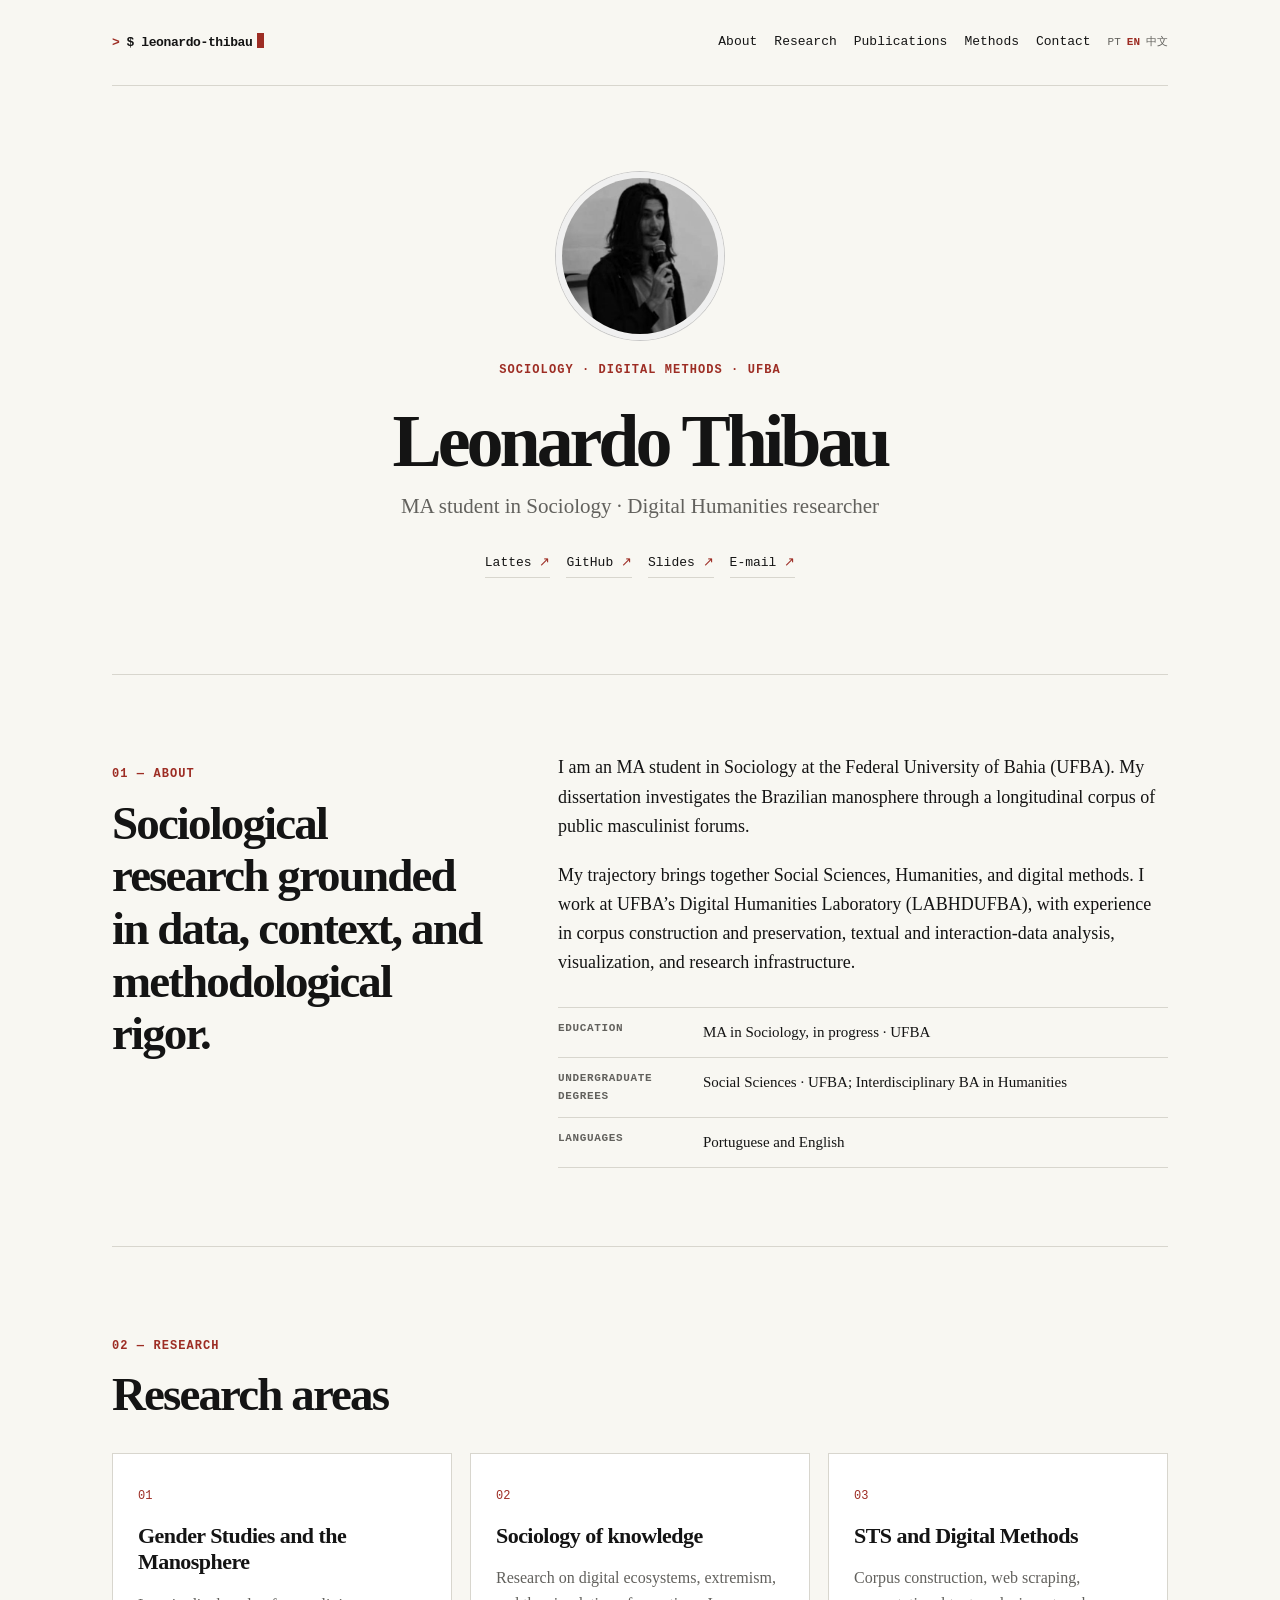
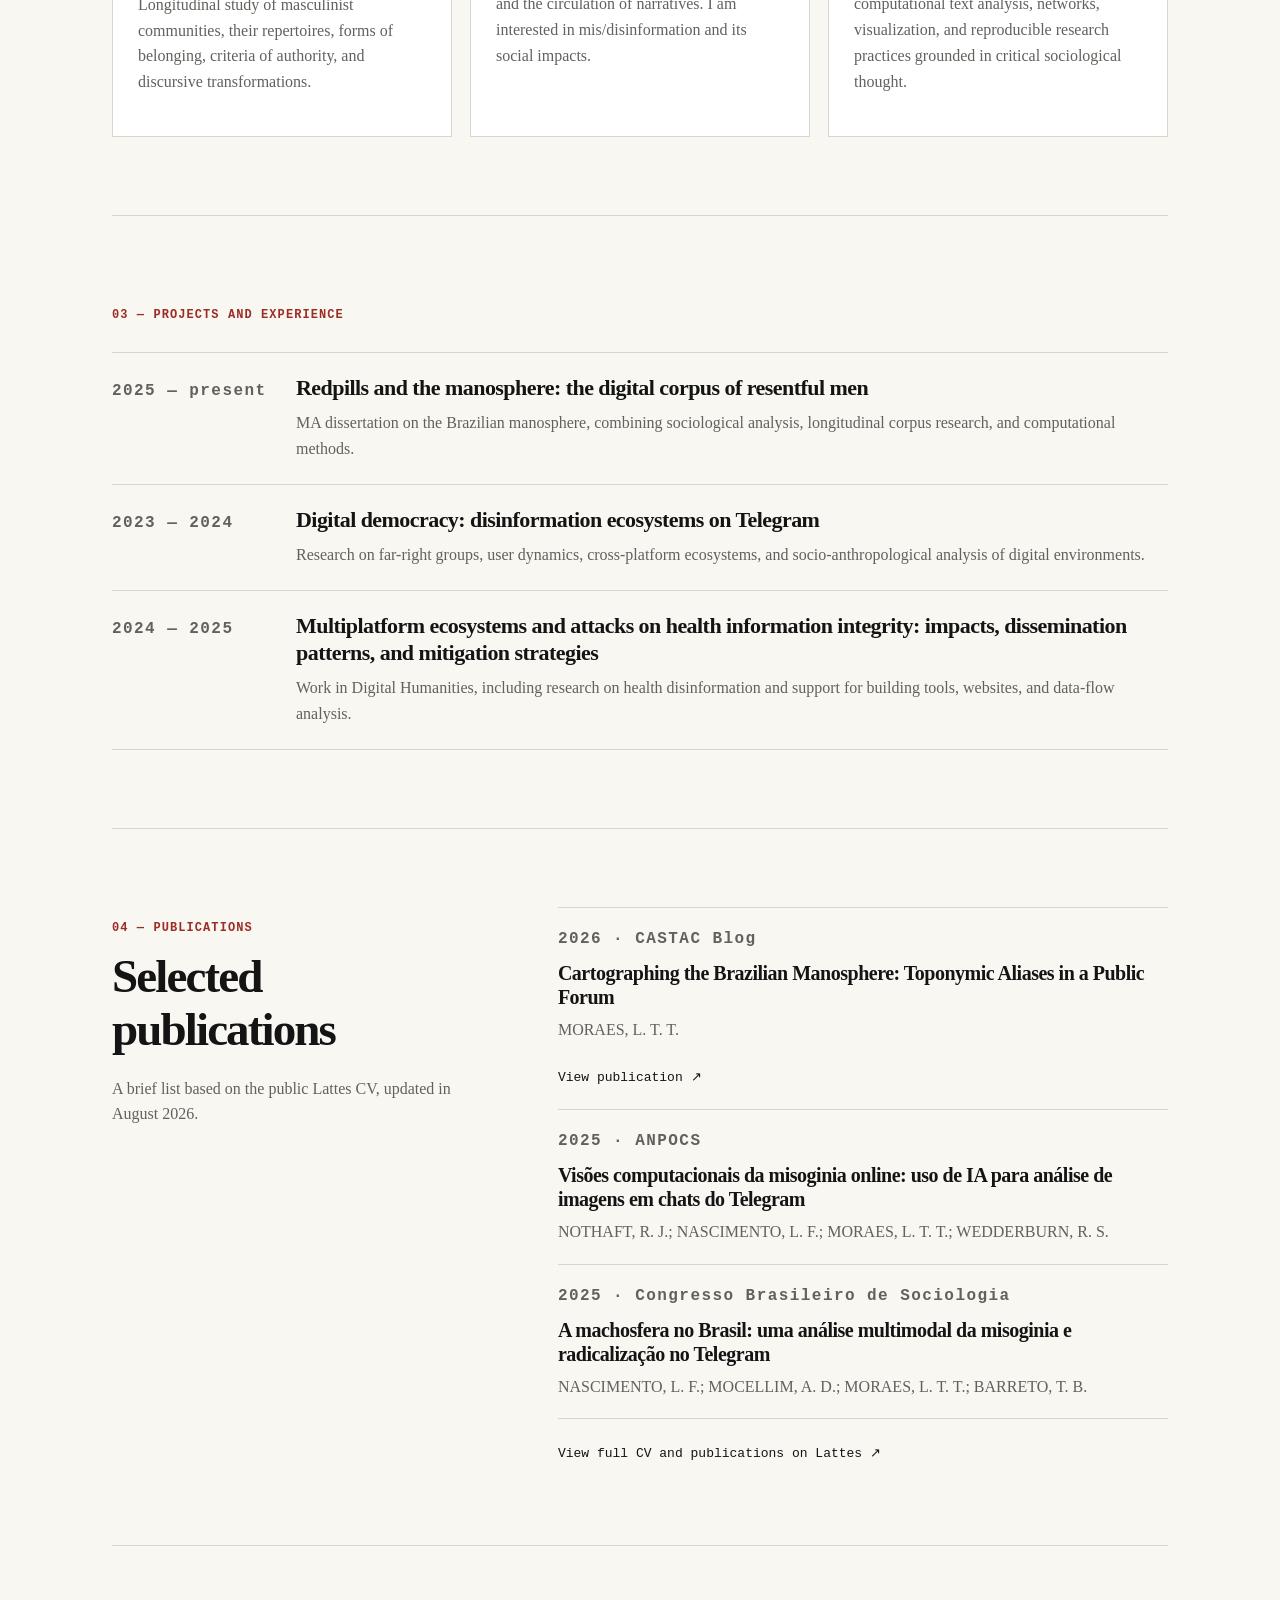
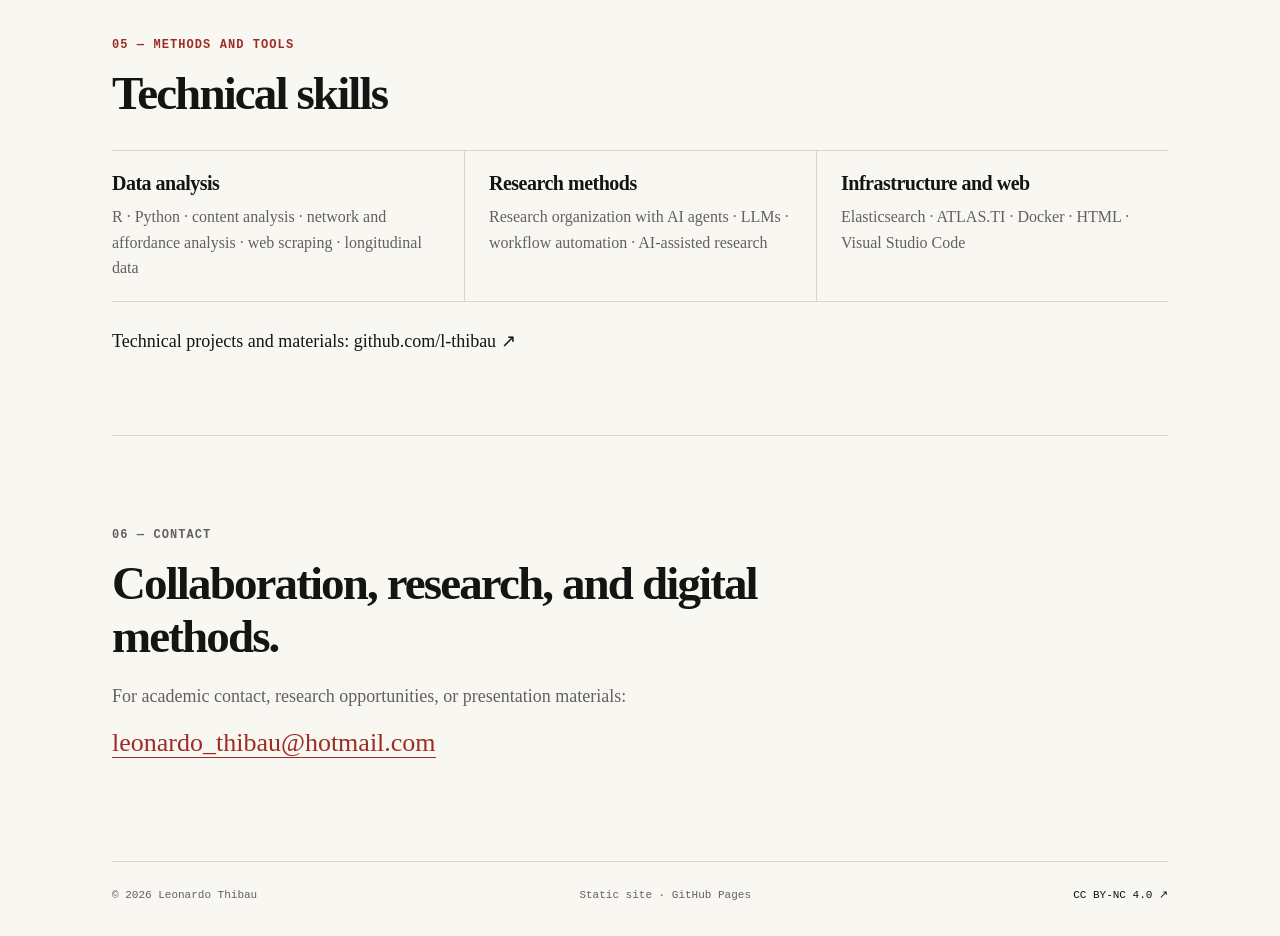
==== commit 0c516d7f: "Synchronize Portuguese updates to English and Chinese" ====
--- a/en/index.html
+++ b/en/index.html
@@ -1,9 +1,10 @@
 <!doctype html>
+
 <html lang="en">
 <head>
   <meta charset="utf-8">
   <meta name="viewport" content="width=device-width, initial-scale=1">
-  <meta name="description" content="Leonardo Thibau — MA student in Sociology at UFBA. Research on digital methods, the manosphere, disinformation, and computational analysis.">
+  <meta name="description" content="Leonardo Thibau — mestrando em Sociologia na UFBA. Research em métodos digitais, machosfera, desinformação e análise computacional.">
   <meta name="robots" content="index,follow">
   <meta name="theme-color" content="#111111">
   <meta http-equiv="Content-Security-Policy" content="default-src 'self'; base-uri 'self'; object-src 'none'; script-src 'none'; style-src 'self'; img-src 'self' data:; connect-src 'none'; form-action 'none'; frame-src 'none'; upgrade-insecure-requests">
@@ -25,89 +26,118 @@
           <a href="#contato">Contact</a>
         </nav>
         <div class="lang-switch" aria-label="Selecionar idioma">
-          <a class="active" <a href="../pt/" lang="pt-BR">PT</a>
+          <a href="../pt/" lang="pt-BR">PT</a>
           <a class="active" href="./" lang="en" aria-current="page">EN</a>
           <a href="../zh/" lang="zh-Hans">中文</a>
         </div>
       </div>
     </header>
 
-    <main id="inicio">
-      <section class="hero" aria-labelledby="nome">
-        <img class="portrait" src="../assets/profile.jpg" alt="Leonardo Thibau apresentando em evento acadêmico">
-        <p class="eyebrow">SOCIOLOGY · DIGITAL METHODS · UFBA</p>
-        <h1 id="nome">Leonardo Thibau</h1>
-        <p class="subtitle">MA student in Sociology · Digital Humanities researcher</p>
-        <div class="social" aria-label="Links profissionais">
-          <a href="https://lattes.cnpq.br/3404425891739700" target="_blank" rel="noopener">Lattes <span>↗</span></a>
-          <a href="https://github.com/l-thibau" target="_blank" rel="noopener">GitHub <span>↗</span></a>
-          <a href="https://l-thibau.quarto.pub/" target="_blank" rel="noopener">Slides <span>↗</span></a>
-          <a href="mailto:leonardo_thibau@hotmail.com">E-mail <span>↗</span></a>
-        </div>
-      </section>
 
-      <section id="sobre" class="section split">
-        <div><p class="section-label">01 — ABOUT</p><h2>Sociological research grounded in data, context, and methodological rigor.</h2></div>
-        <div class="prose">
-          <p>I am an MA student in Sociology at the Federal University of Bahia (UFBA), supervised by Professor Leonardo Fernandes Nascimento. My dissertation investigates the Brazilian manosphere through a longitudinal corpus of masculinist forums.</p>
-          <p>My trajectory brings together Social Sciences, Humanities, and digital methods. I work at UFBA’s Digital Humanities Laboratory (LABHDUFBA), with experience in corpus construction and preservation, textual and interaction-data analysis, visualization, and research infrastructure.</p>
-          <dl class="facts">
-            <div><dt>Education</dt><dd>MA in Sociology, in progress · UFBA</dd></div>
-            <div><dt>Undergraduate degrees</dt><dd>Social Sciences · UFBA; Interdisciplinary BA in Humanities</dd></div>
-            <div><dt>Languages</dt><dd>Portuguese and English</dd></div>
-          </dl>
-        </div>
-      </section>
+<main id="inicio">
+  <section class="hero" aria-labelledby="nome">
+    <img class="portrait" src="../assets/profile.jpg" alt="Leonardo Thibau apresentando em evento acadêmico">
+    <p class="eyebrow">SOCIOLOGY · DIGITAL METHODS · UFBA</p>
+    <h1 id="nome">Leonardo Thibau</h1>
+    <p class="subtitle">MA student in Sociology · Digital Humanities researcher</p>
+    <div class="social" aria-label="Links profissionais">
+      <a href="https://lattes.cnpq.br/3404425891739700" target="_blank" rel="noopener">Lattes <span>↗</span></a>
+      <a href="https://github.com/l-thibau" target="_blank" rel="noopener">GitHub <span>↗</span></a>
+      <a href="https://l-thibau.quarto.pub/" target="_blank" rel="noopener">Slides <span>↗</span></a>
+      <a href="mailto:leonardo_thibau@hotmail.com">E-mail <span>↗</span></a>
+    </div>
+  </section>
 
-      <section id="pesquisa" class="section">
-        <p class="section-label">02 — RESEARCH</p>
-        <h2>Research areas</h2>
-        <div class="cards">
-          <article><span>01</span><h3>Manosphere and digital masculinities</h3><p>Longitudinal study of masculinist communities, their repertoires, forms of belonging, criteria of authority, and discursive transformations.</p></article>
-          <article><span>02</span><h3>Disinformation, politics, and platforms</h3><p>Research sobre ecossistemas digitais, extremismo, circulação de narrativas e os vínculos entre infraestrutura, mediação e vida pública.</p></article>
-          <article><span>03</span><h3>Methods digitais e conhecimento</h3><p>Corpus construction, web scraping, computational text analysis, networks, visualization, and reproducible research practices.</p></article>
-        </div>
-      </section>
+  <section id="sobre" class="section split">
+    <div><p class="section-label">01 — ABOUT</p><h2>Sociological research grounded in data, context, and methodological rigor.</h2></div>
+    <div class="prose">
+      <p>I am an MA student in Sociology at the Federal University of Bahia (UFBA). My dissertation investigates the Brazilian manosphere through a longitudinal corpus of public masculinist forums.</p>
+      <p>My trajectory brings together Social Sciences, Humanities, and digital methods. I work at UFBA’s Digital Humanities Laboratory (LABHDUFBA), with experience in corpus construction and preservation, textual and interaction-data analysis, visualization, and research infrastructure.</p>
+      <dl class="facts">
+        <div><dt>Education</dt><dd>MA in Sociology, in progress · UFBA</dd></div>
+        <div><dt>Undergraduate degrees</dt><dd>Social Sciences · UFBA; Interdisciplinary BA in Humanities</dd></div>
+        <div><dt>Languages</dt><dd>Portuguese and English</dd></div>
+      </dl>
+    </div>
+  </section>
 
-      <section class="section projects">
-        <p class="section-label">03 — PROJECTS AND EXPERIENCE</p>
-        <div class="project-list">
-          <article><p class="date">2025 — present</p><div><h3>Redpills and the manosphere: the digital corpus of resentful men</h3><p>MA dissertation on the Brazilian manosphere, combining sociological analysis, longitudinal corpus research, and computational methods.</p></div></article>
-          <article><p class="date">2023 — 2024</p><div><h3>Digital democracy: disinformation ecosystems on Telegram</h3><p>Research sobre grupos de extrema-direita, dinâmicas de usuários, links multiplataforma e análise socioantropológica de ambientes digitais.</p></div></article>
-          <article><p class="date">2024 — 2025</p><div><h3>LABHDUFBA · research and infrastructure</h3><p>Work in Digital Humanities, research on health disinformation, and support for building tools, websites, and data workflows.</p></div></article>
-        </div>
-      </section>
+  <section id="pesquisa" class="section">
+    <p class="section-label">02 — RESEARCH</p>
+    <h2>Research areas</h2>
+    <div class="cards">
+      <article><span>01</span><h3>Gender Studies and the Manosphere</h3><p>Longitudinal study of masculinist communities, their repertoires, forms of belonging, criteria of authority, and discursive transformations.</p></article>
+      <article><span>02</span><h3>Sociology of knowledge</h3><p>Research on digital ecosystems, extremism, and the circulation of narratives. I am interested in mis/disinformation and its social impacts.</p></article>
+      <article><span>03</span><h3>STS and Digital Methods</h3><p>Corpus construction, web scraping, computational text analysis, networks, visualization, and reproducible research practices grounded in critical sociological thought.</p></article>
+    </div>
+  </section>
 
-      <section id="producoes" class="section split">
-        <div><p class="section-label">04 — PUBLICATIONS</p><h2>Publications selecionadas</h2><p class="muted">A brief list based on the public Lattes CV, updated in August 2026.</p></div>
-        <div class="publications">
-          <article><p class="pub-meta">2026 · CASTAC Blog</p><h3>Cartographing the Brazilian Manosphere: Toponymic Aliases in a Public Forum</h3><p>MORAES, L. T. T.</p></article>
-          <article><p class="pub-meta">2025 · ANPOCS</p><h3>Visões computacionais da misoginia online: uso de IA para análise de imagens em chats do Telegram</h3><p>NOTHAFT, R. J.; NASCIMENTO, L. F.; MORAES, L. T. T.; WEDDERBURN, R. S. M.</p></article>
-          <article><p class="pub-meta">2025 · Congresso Brasileiro de Sociologia</p><h3>A machosfera no Brasil: uma análise multimodal da misoginia e radicalização no Telegram</h3><p>NASCIMENTO, L. F.; MOCELLIM, A. D.; MORAES, L. T. T.; BARRETO, T. B.</p></article>
-          <a class="text-link" href="https://lattes.cnpq.br/3404425891739700" target="_blank" rel="noopener">View full CV and publications on Lattes ↗</a>
-        </div>
-      </section>
+  <section class="section projects">
+    <p class="section-label">03 — PROJECTS AND EXPERIENCE</p>
+    <div class="project-list">
+      <article><p class="date">2025 — present</p><div><h3>Redpills and the manosphere: the digital corpus of resentful men</h3><p>MA dissertation on the Brazilian manosphere, combining sociological analysis, longitudinal corpus research, and computational methods.</p></div></article>
+      <article><p class="date">2023 — 2024</p><div><h3>Digital democracy: disinformation ecosystems on Telegram</h3><p>Research on far-right groups, user dynamics, cross-platform ecosystems, and socio-anthropological analysis of digital environments.</p></div></article>
+      <article><p class="date">2024 — 2025</p><div><h3>Multiplatform ecosystems and attacks on health information integrity: impacts, dissemination patterns, and mitigation strategies</h3><p>Work in Digital Humanities, including research on health disinformation and support for building tools, websites, and data-flow analysis.</p></div></article>
+    </div>
+  </section>
 
-      <section id="competencias" class="section">
-        <p class="section-label">05 — METHODS AND TOOLS</p>
-        <h2>Technical skills</h2>
-        <div class="skills">
-          <div><h3>Analysis and data</h3><p>R · text analysis · network analysis · web scraping · longitudinal data · visualization</p></div>
-          <div><h3>Reproducible research</h3><p>Markdown · Quarto · Zotero · documentation · corpus preservation</p></div>
-          <div><h3>Infrastructure and web</h3><p>Elasticsearch · Docker · HTML · Hugo · GitHub Pages · Visual Studio Code</p></div>
-        </div>
-        <p class="repository-note">Technical projects and materials: <a href="https://github.com/l-thibau" target="_blank" rel="noopener">github.com/l-thibau ↗</a></p>
-      </section>
+  <section id="producoes" class="section split">
+    <div>
+      <p class="section-label">04 — PUBLICATIONS</p>
+      <h2>Selected publications</h2>
+      <p class="muted">A brief list based on the public Lattes CV, updated in August 2026.</p>
+    </div>
 
-      <section id="contato" class="section contact">
-        <p class="section-label">06 — CONTACT</p>
-        <h2>Collaboration, research, and digital methods.</h2>
-        <p>For academic contact, research opportunities, or presentation materials:</p>
-        <a class="email" href="mailto:leonardo_thibau@hotmail.com">leonardo_thibau@hotmail.com</a>
-      </section>
-    </main>
+    <div class="publications">
+      <article>
+        <p class="pub-meta">2026 · CASTAC Blog</p>
+        <h3>Cartographing the Brazilian Manosphere: Toponymic Aliases in a Public Forum</h3>
+        <p>MORAES, L. T. T.</p>
+        <a class="text-link" href="https://blog.castac.org/2026/06/brazilian-manosphere/" target="_blank" rel="noopener">View publication ↗</a>
+      </article>
 
-    <footer><span>© 2026 Leonardo Thibau</span><span>Static site · GitHub Pages</span><span><a href="https://creativecommons.org/licenses/by-nc/4.0/" target="_blank" rel="noopener">CC BY-NC 4.0 ↗</a></span></footer>
+      <article>
+        <p class="pub-meta">2025 · ANPOCS</p>
+        <h3>Visões computacionais da misoginia online: uso de IA para análise de imagens em chats do Telegram</h3>
+        <p>NOTHAFT, R. J.; NASCIMENTO, L. F.; MORAES, L. T. T.; WEDDERBURN, R. S.</p>
+      </article>
+
+      <article>
+        <p class="pub-meta">2025 · Congresso Brasileiro de Sociologia</p>
+        <h3>A machosfera no Brasil: uma análise multimodal da misoginia e radicalização no Telegram</h3>
+        <p>NASCIMENTO, L. F.; MOCELLIM, A. D.; MORAES, L. T. T.; BARRETO, T. B.</p>
+      </article>
+
+      <a class="text-link" href="https://lattes.cnpq.br/3404425891739700" target="_blank" rel="noopener">
+        View full CV and publications on Lattes ↗
+      </a>
+    </div>
+  </section>
+
+  <section id="competencias" class="section">
+    <p class="section-label">05 — METHODS AND TOOLS</p>
+    <h2>Technical skills</h2>
+    <div class="skills">
+      <div><h3>Data analysis</h3><p>R · Python · content analysis · network and affordance analysis · web scraping · longitudinal data</p></div>
+      <div><h3>Research methods</h3><p>Research organization with AI agents · LLMs · workflow automation · AI-assisted research</p></div>
+      <div><h3>Infrastructure and web</h3><p>Elasticsearch · ATLAS.TI · Docker · HTML · Visual Studio Code</p></div>
+    </div>
+    <p class="repository-note">Technical projects and materials: <a href="https://github.com/l-thibau" target="_blank" rel="noopener">github.com/l-thibau ↗</a></p>
+  </section>
+
+  <section id="contato" class="section contact">
+    <p class="section-label">06 — CONTACT</p>
+    <h2>Collaboration, research, and digital methods.</h2>
+    <p>For academic contact, research opportunities, or presentation materials:</p>
+    <a class="email" href="mailto:leonardo_thibau@hotmail.com">leonardo_thibau@hotmail.com</a>
+  </section>
+</main>
+
+<footer>
+  <span>© 2026 Leonardo Thibau</span>
+  <span>Static site · GitHub Pages</span>
+  <span><a href="https://creativecommons.org/licenses/by-nc/4.0/" target="_blank" rel="noopener">CC BY-NC 4.0 ↗</a></span>
+</footer>
+
   </div>
 </body>
 </html>
--- a/styles.css
+++ b/styles.css
@@ -1,3 +1,3 @@
-:root{--ink:#141414;--paper:#f8f7f2;--card:#ffffff;--rule:#d8d6ce;--muted:#62615d;--accent:#9d2d24;--max:1120px}*{box-sizing:border-box}html{scroll-behavior:smooth}body{margin:0;background:var(--paper);color:var(--ink);font-family:Georgia,'Times New Roman',serif;font-size:18px;line-height:1.62}.shell{max-width:var(--max);margin:auto;padding:0 32px}.site-header{min-height:86px;border-bottom:1px solid var(--rule);display:flex;align-items:center;justify-content:space-between;gap:26px;font-family:ui-monospace,SFMono-Regular,Consolas,monospace;font-size:13px}.wordmark{color:var(--ink);text-decoration:none;font-weight:700;letter-spacing:-.03em;white-space:nowrap}.prompt{color:var(--accent);margin-right:7px}.cursor{display:inline-block;width:7px;height:15px;background:var(--accent);vertical-align:-2px;margin-left:5px;animation:blink 1.2s steps(1,end) infinite}@keyframes blink{50%{opacity:0}}nav{display:flex;gap:17px;flex-wrap:wrap;justify-content:flex-end}nav a,footer a,.text-link,.repository-note a{color:var(--ink);text-decoration:none;border-bottom:1px solid transparent}nav a:hover,footer a:hover,.text-link:hover,.repository-note a:hover{border-color:var(--accent);color:var(--accent)}.hero{text-align:center;padding:86px 0 96px;border-bottom:1px solid var(--rule)}.portrait{width:168px;height:168px;border-radius:50%;object-fit:cover;object-position:center top;filter:grayscale(100%) contrast(1.06);border:6px solid #eceae3;box-shadow:0 0 0 1px #c7c4ba}.eyebrow,.section-label,.pub-meta,.date{font-family:ui-monospace,SFMono-Regular,Consolas,monospace;font-size:12px;letter-spacing:.09em;color:var(--accent);font-weight:700}.hero h1{font-size:clamp(44px,7vw,74px);line-height:1.05;margin:22px 0 9px;letter-spacing:-.055em}.subtitle{color:var(--muted);margin:0;font-size:21px}.social{margin-top:25px;display:flex;justify-content:center;gap:16px;flex-wrap:wrap;font-family:ui-monospace,SFMono-Regular,Consolas,monospace;font-size:13px}.social a{color:var(--ink);text-decoration:none;padding:4px 0;border-bottom:1px solid var(--rule)}.social a:hover{color:var(--accent);border-color:var(--accent)}.social span{color:var(--accent)}.section{padding:78px 0;border-bottom:1px solid var(--rule)}.split{display:grid;grid-template-columns:minmax(240px,.76fr) minmax(0,1.24fr);gap:72px}.section h2{font-size:clamp(30px,4vw,47px);line-height:1.12;letter-spacing:-.04em;margin:8px 0 20px}.prose p{margin:0 0 20px}.facts{border-top:1px solid var(--rule);margin:30px 0 0}.facts div{display:grid;grid-template-columns:130px 1fr;gap:15px;padding:12px 0;border-bottom:1px solid var(--rule);font-size:15px}.facts dt{font-family:ui-monospace,SFMono-Regular,Consolas,monospace;font-size:11px;text-transform:uppercase;letter-spacing:.06em;color:var(--muted);font-weight:700}.facts dd{margin:0}.cards{display:grid;grid-template-columns:repeat(3,1fr);gap:18px;margin-top:32px}.cards article{background:var(--card);border:1px solid var(--rule);padding:25px;min-height:252px}.cards span{font-family:ui-monospace,SFMono-Regular,Consolas,monospace;font-size:12px;color:var(--accent)}h3{font-size:22px;line-height:1.2;letter-spacing:-.025em;margin:15px 0 12px}.cards p,.project-list p,.publications p,.skills p,.muted{font-size:16px;color:var(--muted)}.project-list{margin-top:26px;border-top:1px solid var(--rule)}.project-list article{display:grid;grid-template-columns:160px 1fr;gap:24px;padding:22px 0;border-bottom:1px solid var(--rule)}.project-list .date{margin:4px 0}.project-list h3{margin:0 0 9px}.project-list p{margin:0}.publications{border-top:1px solid var(--rule)}.publications article{padding:19px 0;border-bottom:1px solid var(--rule)}.pub-meta{margin:0}.publications h3{margin:8px 0;font-size:20px}.publications p{margin:0}.text-link{display:inline-block;margin-top:24px;font-family:ui-monospace,SFMono-Regular,Consolas,monospace;font-size:13px}.skills{display:grid;grid-template-columns:repeat(3,1fr);border-top:1px solid var(--rule);margin-top:30px}.skills div{padding:20px 24px 20px 0;border-bottom:1px solid var(--rule)}.skills div+div{padding-left:24px;border-left:1px solid var(--rule)}.skills h3{font-size:20px;margin:0 0 9px}.skills p{margin:0}.repository-note{margin:25px 0 0}.contact{padding-bottom:100px}.contact h2{max-width:650px}.contact p{color:var(--muted)}.email{font-size:clamp(21px,3vw,34px);color:var(--accent);text-decoration:none;border-bottom:1px solid var(--accent);line-height:1.1}footer{font-family:ui-monospace,SFMono-Regular,Consolas,monospace;font-size:11px;color:var(--muted);display:flex;justify-content:space-between;gap:15px;padding:25px 0 30px;flex-wrap:wrap}@media(max-width:760px){.shell{padding:0 20px}.site-header{padding:17px 0;align-items:flex-start;flex-direction:column}.hero{padding:65px 0}.split{grid-template-columns:1fr;gap:20px}.cards,.skills{grid-template-columns:1fr}.skills div+div{padding-left:0;border-left:0}.project-list article{grid-template-columns:1fr;gap:0}.facts div{grid-template-columns:1fr;gap:3px}.section{padding:58px 0}nav{gap:12px}.portrait{width:142px;height:142px}}
+:root{--ink:#141414;--paper:#f8f7f2;--card:#ffffff;--rule:#d8d6ce;--muted:#62615d;--accent:#9d2d24;--max:1120px}*{box-sizing:border-box}html{scroll-behavior:smooth}body{margin:0;background:var(--paper);color:var(--ink);font-family:Georgia,'Times New Roman',serif;font-size:18px;line-height:1.62}.shell{max-width:var(--max);margin:auto;padding:0 32px}.site-header{min-height:86px;border-bottom:1px solid var(--rule);display:flex;align-items:center;justify-content:space-between;gap:26px;font-family:ui-monospace,SFMono-Regular,Consolas,monospace;font-size:13px}.wordmark{color:var(--ink);text-decoration:none;font-weight:700;letter-spacing:-.03em;white-space:nowrap}.prompt{color:var(--accent);margin-right:7px}.cursor{display:inline-block;width:7px;height:15px;background:var(--accent);vertical-align:-2px;margin-left:5px;animation:blink 1.2s steps(1,end) infinite}@keyframes blink{50%{opacity:0}}nav{display:flex;gap:17px;flex-wrap:wrap;justify-content:flex-end}nav a,footer a,.text-link,.repository-note a{color:var(--ink);text-decoration:none;border-bottom:1px solid transparent}nav a:hover,footer a:hover,.text-link:hover,.repository-note a:hover{border-color:var(--accent);color:var(--accent)}.hero{text-align:center;padding:86px 0 96px;border-bottom:1px solid var(--rule)}.portrait{width:168px;height:168px;border-radius:50%;object-fit:cover;object-position:center top;filter:grayscale(100%) contrast(1.06);border:6px solid #eceae3;box-shadow:0 0 0 1px #c7c4ba}.eyebrow,.section-label,.pub-meta,.date{font-family:ui-monospace,SFMono-Regular,Consolas,monospace;font-size:12px;letter-spacing:.09em;color:var(--accent);font-weight:700}.hero h1{font-size:clamp(44px,7vw,74px);line-height:1.05;margin:22px 0 9px;letter-spacing:-.055em}.subtitle{color:var(--muted);margin:0;font-size:21px}.social{margin-top:25px;display:flex;justify-content:center;gap:16px;flex-wrap:wrap;font-family:ui-monospace,SFMono-Regular,Consolas,monospace;font-size:13px}.social a{color:var(--ink);text-decoration:none;padding:4px 0;border-bottom:1px solid var(--rule)}.social a:hover{color:var(--accent);border-color:var(--accent)}.social span{color:var(--accent)}.section{padding:78px 0;border-bottom:1px solid var(--rule)}.split{display:grid;grid-template-columns:minmax(240px,.76fr) minmax(0,1.24fr);gap:72px}.section h2{font-size:clamp(30px,4vw,47px);line-height:1.12;letter-spacing:-.04em;margin:8px 0 20px}.prose p{margin:0 0 20px}.facts{border-top:1px solid var(--rule);margin:30px 0 0}.facts div{display:grid;grid-template-columns:130px 1fr;gap:15px;padding:12px 0;border-bottom:1px solid var(--rule);font-size:15px}.facts dt{font-family:ui-monospace,SFMono-Regular,Consolas,monospace;font-size:11px;text-transform:uppercase;letter-spacing:.06em;color:var(--muted);font-weight:700}.facts dd{margin:0}.cards{display:grid;grid-template-columns:repeat(3,1fr);gap:18px;margin-top:32px}.cards article{background:var(--card);border:1px solid var(--rule);padding:25px;min-height:252px}.cards span{font-family:ui-monospace,SFMono-Regular,Consolas,monospace;font-size:12px;color:var(--accent)}h3{font-size:22px;line-height:1.2;letter-spacing:-.025em;margin:15px 0 12px}.cards p,.project-list p,.publications p,.skills p,.muted{font-size:16px;color:var(--muted)}.project-list{margin-top:26px;border-top:1px solid var(--rule)}.project-list article{display:grid;grid-template-columns:160px 1fr;gap:24px;padding:22px 0;border-bottom:1px solid var(--rule)}.project-list .date{margin:4px 0}.project-list h3{margin:0 0 9px}.project-list p{margin:0}.publications{border-top:1px solid var(--rule)}.publications article{padding:19px 0;border-bottom:1px solid var(--rule)}.pub-meta{margin:0}.publications h3{margin:8px 0;font-size:20px}.publications p{margin:0}.text-link{display:inline-block;margin-top:24px;font-family:ui-monospace,SFMono-Regular,Consolas,monospace;font-size:13px}.skills{display:grid;grid-template-columns:repeat(3,1fr);border-top:1px solid var(--rule);margin-top:30px}.skills div{padding:20px 24px 20px 0;border-bottom:1px solid var(--rule)}.skills div+div{padding-left:24px;border-left:1px solid var(--rule)}.skills h3{font-size:20px;margin:0 0 9px}.skills p{margin:0}.repository-note{margin:25px 0 0}.contact{padding-bottom:100px}.contact h2{max-width:650px}.contact p{color:var(--muted)}.email{font-size:clamp(19px,2.2vw,26px);color:var(--accent);text-decoration:none;border-bottom:1px solid var(--accent);line-height:1.1}footer{font-family:ui-monospace,SFMono-Regular,Consolas,monospace;font-size:11px;color:var(--muted);display:flex;justify-content:space-between;gap:15px;padding:25px 0 30px;flex-wrap:wrap}@media(max-width:760px){.shell{padding:0 20px}.site-header{padding:17px 0;align-items:flex-start;flex-direction:column}.hero{padding:65px 0}.split{grid-template-columns:1fr;gap:20px}.cards,.skills{grid-template-columns:1fr}.skills div+div{padding-left:0;border-left:0}.project-list article{grid-template-columns:1fr;gap:0}.facts div{grid-template-columns:1fr;gap:3px}.section{padding:58px 0}nav{gap:12px}.portrait{width:142px;height:142px}}
 
 .header-tools{display:flex;align-items:center;justify-content:flex-end;gap:17px}.lang-switch{display:flex;gap:6px;font-family:ui-monospace,SFMono-Regular,Consolas,monospace;font-size:11px;white-space:nowrap}.lang-switch a{color:var(--muted);text-decoration:none}.lang-switch a:hover,.lang-switch a.active{color:var(--accent);font-weight:700}@media(max-width:760px){.header-tools{width:100%;align-items:flex-start;justify-content:space-between;gap:12px}.lang-switch{padding-left:0;flex-shrink:0}nav{justify-content:flex-start}}
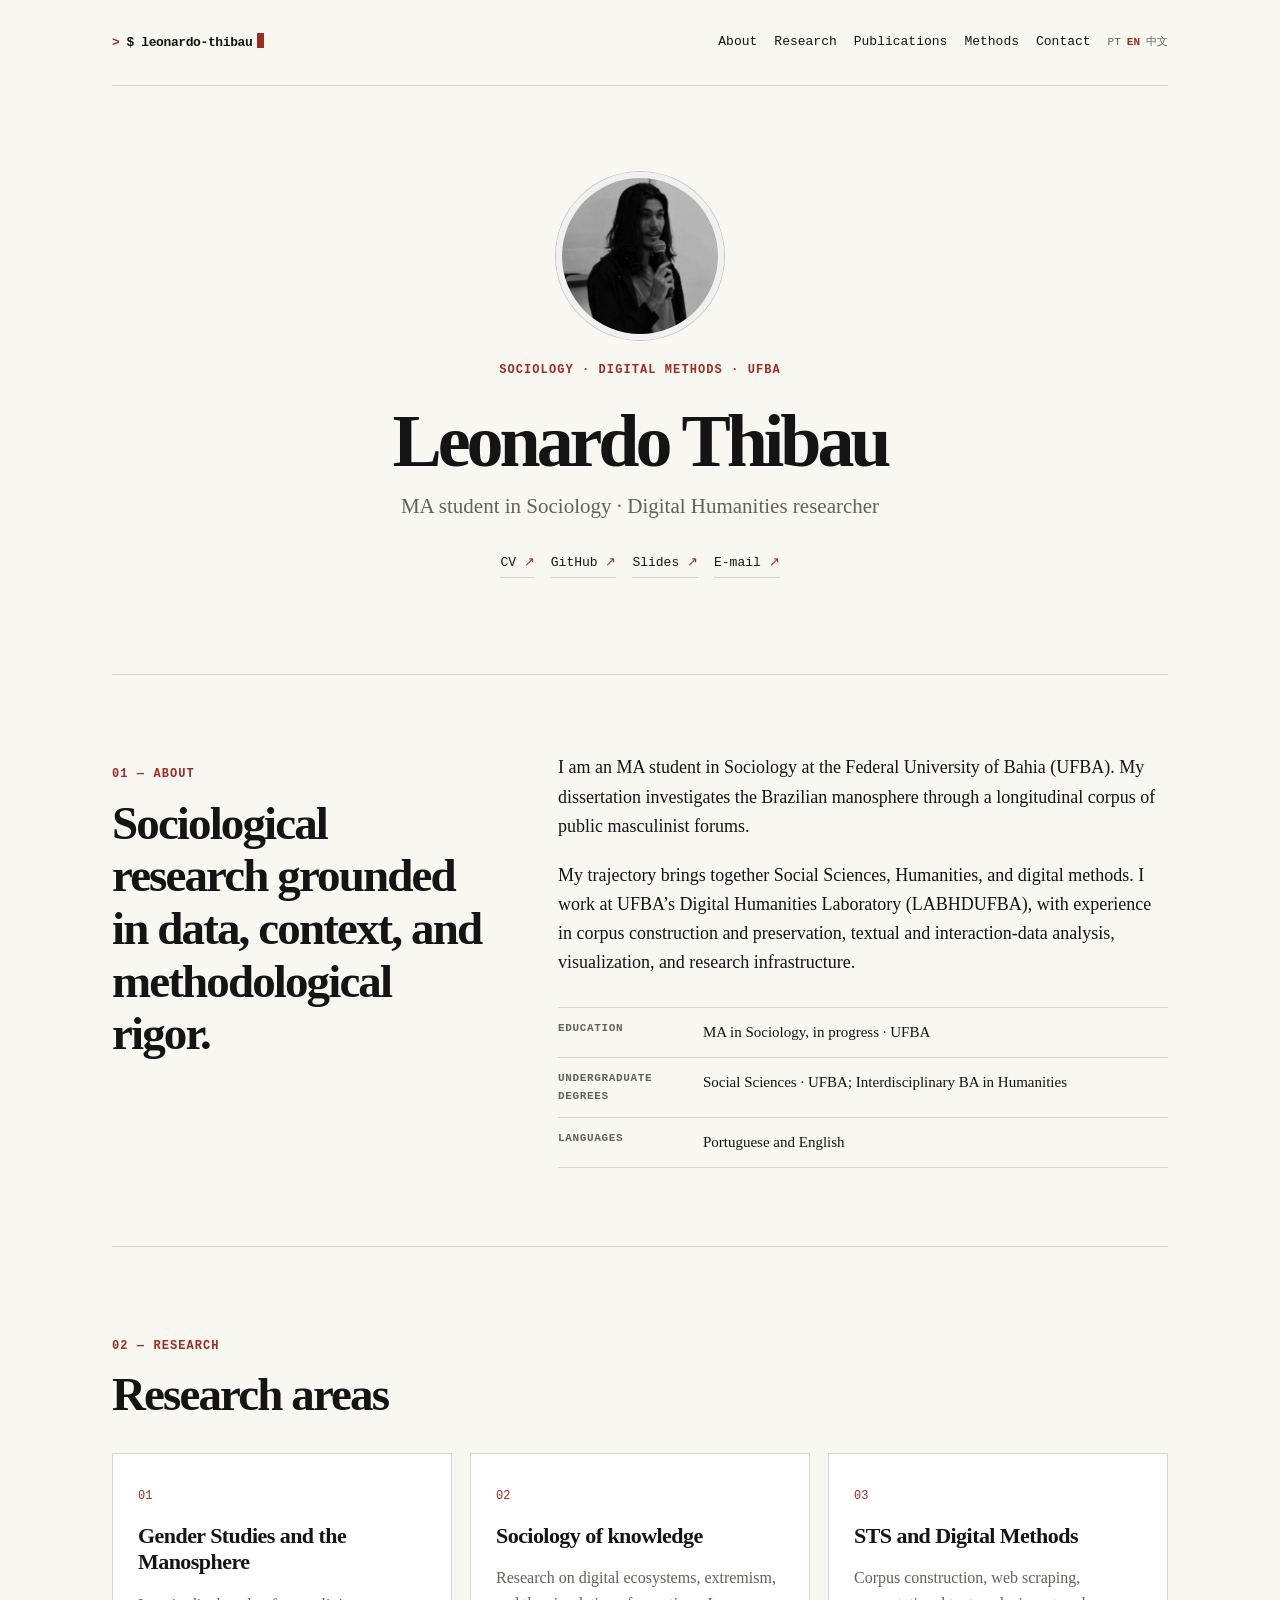
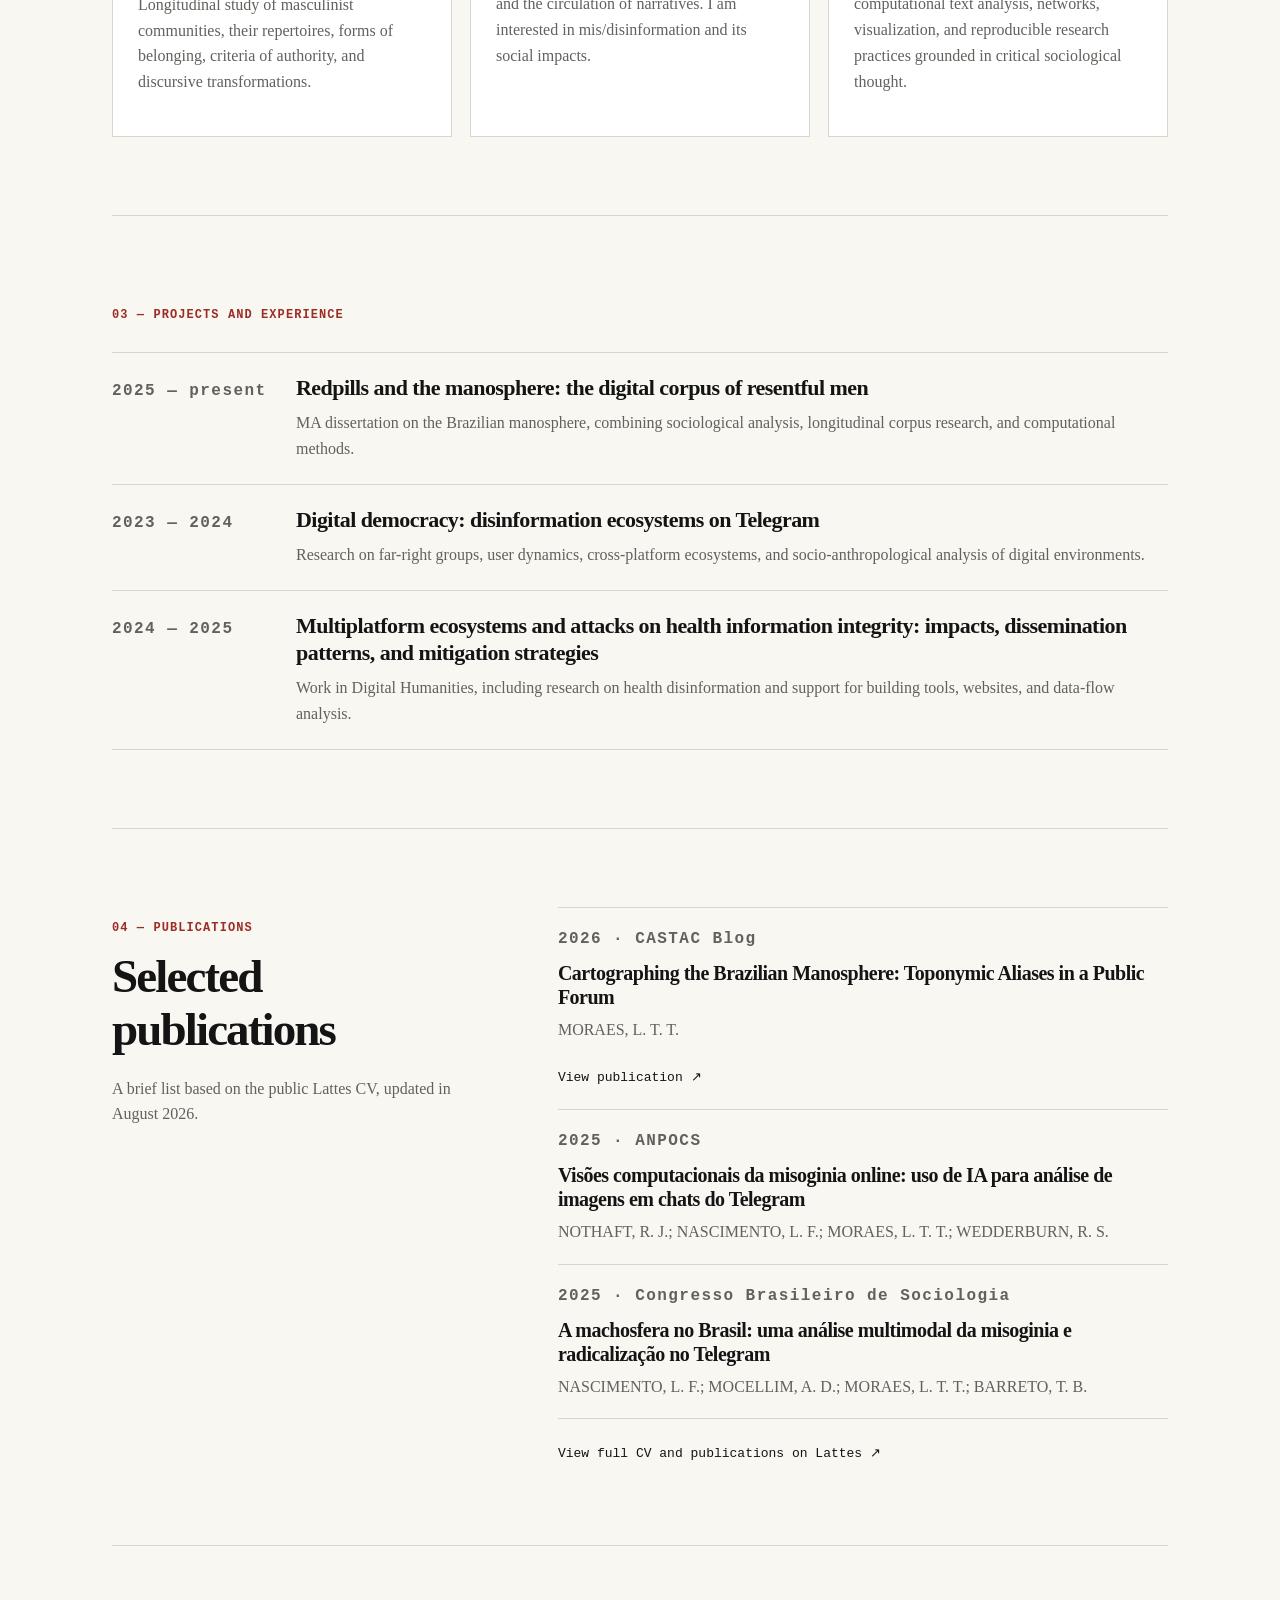
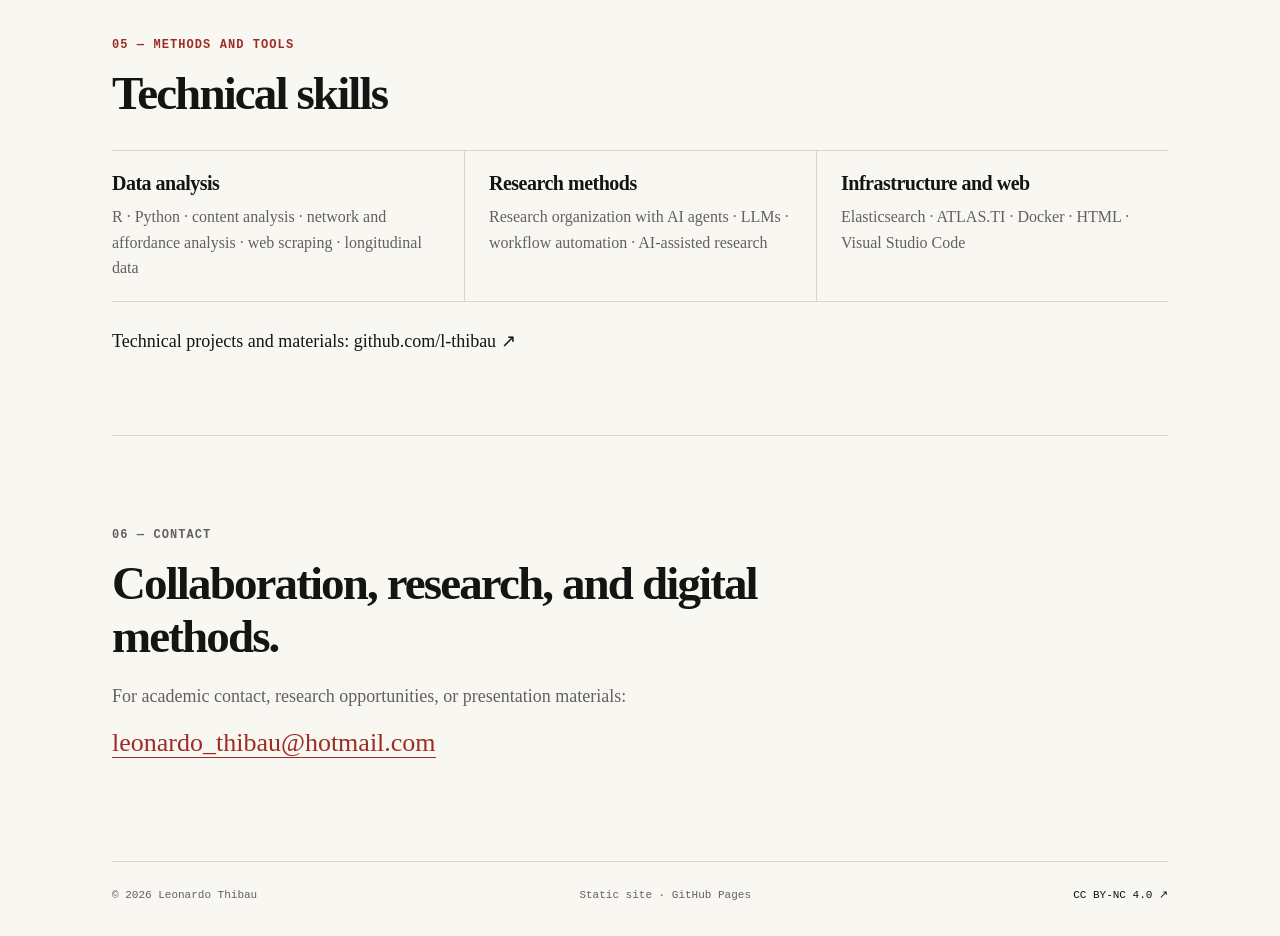
==== commit 76e38dff: "Label curriculum link as CV in every language" ====
--- a/en/index.html
+++ b/en/index.html
@@ -41,7 +41,7 @@
     <h1 id="nome">Leonardo Thibau</h1>
     <p class="subtitle">MA student in Sociology · Digital Humanities researcher</p>
     <div class="social" aria-label="Links profissionais">
-      <a href="https://lattes.cnpq.br/3404425891739700" target="_blank" rel="noopener">Lattes <span>↗</span></a>
+      <a href="https://lattes.cnpq.br/3404425891739700" target="_blank" rel="noopener">CV <span>↗</span></a>
       <a href="https://github.com/l-thibau" target="_blank" rel="noopener">GitHub <span>↗</span></a>
       <a href="https://l-thibau.quarto.pub/" target="_blank" rel="noopener">Slides <span>↗</span></a>
       <a href="mailto:leonardo_thibau@hotmail.com">E-mail <span>↗</span></a>
